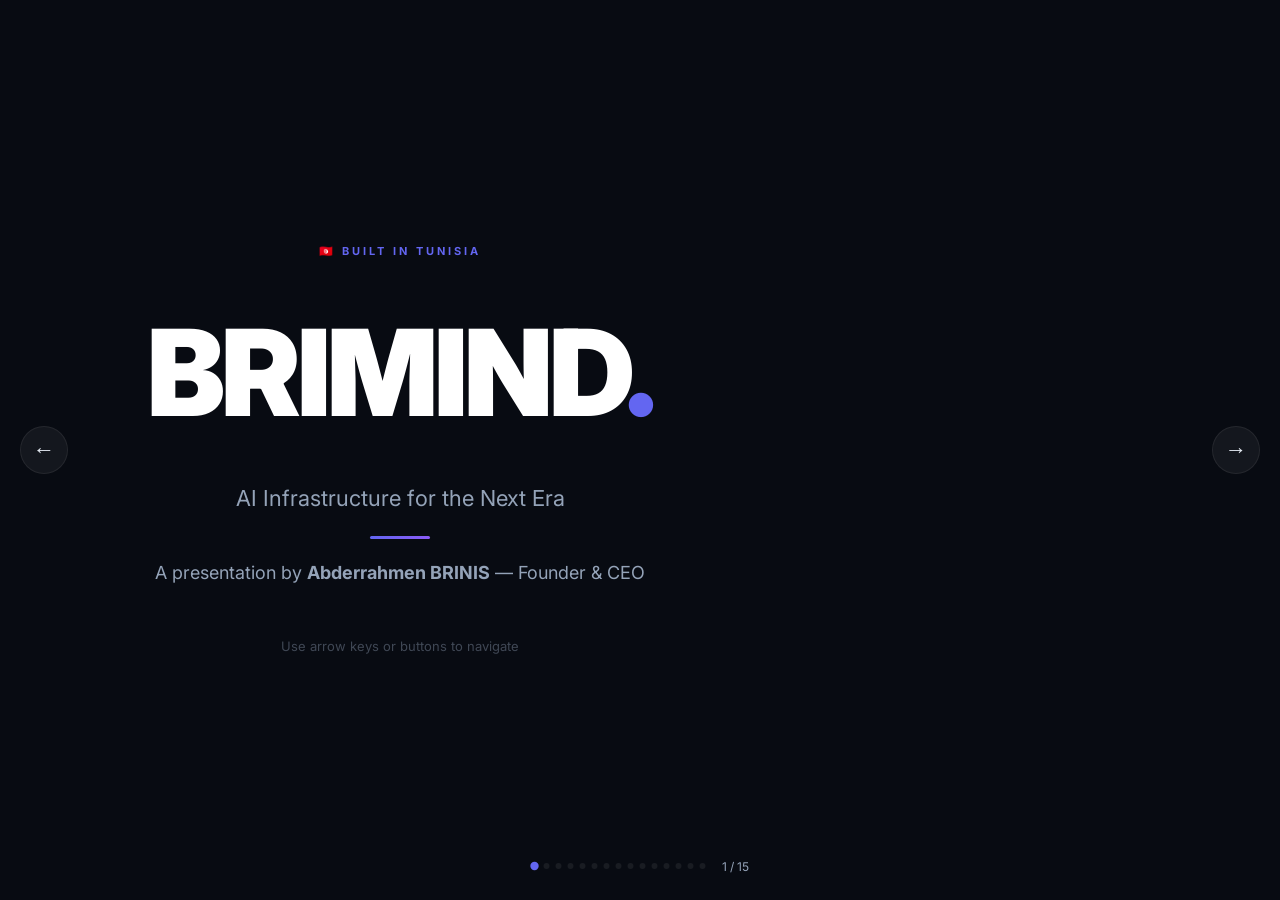
==== public/brimind/presentation.html @ f1bbabea "first" ====
<!-- public/brimind/presentation.html -->
<!DOCTYPE html>
<html lang="en">
<head>
  <meta charset="UTF-8" />
  <meta name="viewport" content="width=device-width, initial-scale=1.0" />
  <title>BRIMIND — Investor Presentation</title>
  <link rel="stylesheet" href="style.css" />
  <link href="https://fonts.googleapis.com/css2?family=Inter:wght@300;400;500;600;700;800;900&display=swap" rel="stylesheet" />
  <link rel="stylesheet" href="presentation-style.css" />
</head>
<body class="pres-body">

  <div class="pres-container">

    <!-- SLIDE 1: INTRO -->
    <div class="slide active" data-slide="1">
      <div class="slide-eyebrow">🇹🇳 Built in Tunisia</div>
      <h1 class="slide-hero">BRIMIND<span class="dot">.</span></h1>
      <p class="slide-tagline">AI Infrastructure for the Next Era</p>
      <div class="slide-divider"></div>
      <p class="slide-sub">A presentation by <strong>Abderrahmen BRINIS</strong> — Founder & CEO</p>
      <div class="slide-footer-note">Use arrow keys or buttons to navigate</div>
    </div>

    <!-- SLIDE 2: WHO AM I -->
    <div class="slide" data-slide="2">
      <div class="slide-eyebrow">THE FOUNDER</div>
      <h2 class="slide-title">Abderrahmen <span class="grad">BRINIS</span></h2>
      <div class="founder-pres-grid">
        <div class="fp-avatar">AB</div>
        <div class="fp-details">
          <div class="fp-row"><span class="fp-icon">🎓</span><span>Software Architect — ISSATso, Tunisia</span></div>
          <div class="fp-row"><span class="fp-icon">⚙️</span><span><strong>9 years</strong> full-stack engineering experience</span></div>
          <div class="fp-row"><span class="fp-icon">🌍</span><span>3 years working from Istanbul — international exposure</span></div>
          <div class="fp-row"><span class="fp-icon">🧠</span><span>Expert in AI, Web3, Blockchain, Fintech, SaaS, Trading Systems</span></div>
          <div class="fp-row"><span class="fp-icon">🏗️</span><span>Built 10+ production systems — solo, by design</span></div>
          <div class="fp-row"><span class="fp-icon">🎮</span><span>Academic partner: ISG Tunis, ISSATso, ISLAIB — Global Game Jam Sousse</span></div>
          <div class="fp-row"><span class="fp-icon">📍</span><span>Based in Tazarka, Nabeul — operating globally</span></div>
        </div>
      </div>
      <div class="slide-quote">"I don't hire to build. I build to validate. Then hire when revenue demands it."</div>
    </div>

    <!-- SLIDE 3: STORY TITLE -->
    <div class="slide" data-slide="3">
      <h1 style="font-size: clamp(120px, 20vw, 220px); font-weight: 900; letter-spacing: -8px; background: linear-gradient(135deg, #6366f1, #8b5cf6, #ec4899); -webkit-background-clip: text; -webkit-text-fill-color: transparent; background-clip: text; line-height: 1;">STORY</h1>
    </div>

    <!-- SLIDE 4: THE STORY DETAIL -->
    <div class="slide" data-slide="4">
      <div class="slide-eyebrow">THE STORY</div>
      <h2 class="slide-title">I Saw the Problem <span class="grad">Before the Market Did</span></h2>
      <div class="story-timeline">
        <div class="st-item">
          <div class="st-dot early"></div>
          <div class="st-content">
            <div class="st-label">1.5 Years Ago</div>
            <div class="st-text">While using AI daily as an engineer, I noticed something others ignored: <strong>every new session resets context.</strong> Every token re-explaining the same project. Cost exploding. Progress shrinking. I called it the Token Waste Problem.</div>
          </div>
        </div>
        <div class="st-item">
          <div class="st-dot build"></div>
          <div class="st-content">
            <div class="st-label">The Decision</div>
            <div class="st-text">Instead of complaining or switching tools, I built the solution: <strong>Brimind AI Maestro</strong> — a middleware layer that keeps context alive, switches models freely, and makes AI work like it should have from day one.</div>
          </div>
        </div>
        <div class="st-item">
          <div class="st-dot validate"></div>
          <div class="st-content">
            <div class="st-label">The Validation</div>
            <div class="st-text">FM radios in Tunisia started running programs about the exact same AI pain points. The world caught up. <strong>We were already 1.5 years ahead.</strong> The anomaly became the market.</div>
          </div>
        </div>
        <div class="st-item">
          <div class="st-dot now"></div>
          <div class="st-content">
            <div class="st-label">Today — May 2026</div>
            <div class="st-text">The tech is done. Production-ready. 1,450+ users. Multiple live products. <strong>Now it's business development time.</strong> Leads, networking, partnerships — non-stop.</div>
          </div>
        </div>
      </div>
    </div>

    <!-- SLIDE 5: THE PROBLEM -->
    <div class="slide" data-slide="5">
      <div class="slide-eyebrow">THE PROBLEM</div>
      <h2 class="slide-title">The AI Era Has a <span class="grad">Dirty Secret</span></h2>
      <div class="prob-grid">
        <div class="prob-card">
          <div class="prob-icon">🔥</div>
          <h3>Token Burn</h3>
          <p>Every AI session resets. You re-explain everything. Tokens burn. Costs explode silently per message, per user, per day.</p>
        </div>
        <div class="prob-card">
          <div class="prob-icon">🔒</div>
          <h3>Context Lock-in</h3>
          <p>Switch model or account — lose all project context. Start from zero. Every. Single. Time.</p>
        </div>
        <div class="prob-card">
          <div class="prob-icon">💸</div>
          <h3>$20 × N Services</h3>
          <p>ChatGPT $20. Cursor $20. Copilot $19. Claude $20. Each tool. Each seat. Each month. Stacking forever with no shared intelligence.</p>
        </div>
      </div>
      <div class="prob-highlight">
        <span>The gap between smart usage and default usage:</span>
        <strong>10x to 100x in token consumption</strong>
      </div>
    </div>

    <!-- SLIDE 6: REAL COST PROOF -->
    <div class="slide" data-slide="6">
      <div class="slide-eyebrow">PROOF — REAL DATA</div>
      <h2 class="slide-title">This Presentation Cost <span class="grad">$0.147</span> — First Message Only</h2>
      <div class="cost-demo-table">
        <div class="cdt-row cdt-head"><span>Model</span><span>Input</span><span>Output</span><span>Cost</span></div>
        <div class="cdt-row"><span>Claude Sonnet 4.6</span><span>3,869 tok</span><span>8,806 tok</span><span class="cdt-red">$0.147</span></div>
        <div class="cdt-row"><span>GPT-5.5</span><span>1,196 tok</span><span>135 tok</span><span>$0.010</span></div>
        <div class="cdt-row"><span>Llama 4 Scout (Groq)</span><span>1,611 tok</span><span>79 tok</span><span class="cdt-green">$0.0002</span></div>
      </div>
      <div class="cost-snowball">
        <span class="csb-icon">⚠️</span>
        <div>
          <strong>That was message #1.</strong> It's a snowball — context grows, cost per message grows.
          At 10 messages: <strong>~$1/message average</strong> with Claude or GPT-5 class models.
          Per session. Per user. Multiplied by your team size. Every day.
          <br/><br/>This is the problem. BRIMIND is the answer.
        </div>
      </div>
    </div>

    <!-- SLIDE 7: THE SOLUTION -->
    <div class="slide" data-slide="7">
      <div class="slide-eyebrow">THE SOLUTION</div>
      <h2 class="slide-title">Brimind AI <span class="grad">Maestro</span></h2>
      <p class="slide-sub-sm">A middleware AI platform. Context persists. Models switch freely. Teams share intelligence.</p>
      <div class="sol-grid">
        <div class="sol-item"><div class="sol-dot"></div><div><strong>Persistent Project Context</strong><p>Load your codebase or business context once. Reuse across every session, every model, every team member.</p></div></div>
        <div class="sol-item"><div class="sol-dot"></div><div><strong>Any Model — Your Choice</strong><p>Switch between GPT, Claude, Llama, or local models without losing a single token of context.</p></div></div>
        <div class="sol-item"><div class="sol-dot"></div><div><strong>Vibe Coding Engine</strong><p>AI-powered building for non-coders. Managers, designers, entrepreneurs — build real products in 2 clicks.</p></div></div>
        <div class="sol-item"><div class="sol-dot"></div><div><strong>15x Speed. Irresistible Quality.</strong><p>What takes a classic agency 3 weeks, we deliver in 2–3 days. Same price. Better output. Not a fair race.</p></div></div>
      </div>
      <div class="sol-stat-row">
        <div class="sol-stat"><span>↓ 94%</span><small>Tokens saved</small></div>
        <div class="sol-stat"><span>15x</span><small>Speed vs classic agency</small></div>
        <div class="sol-stat"><span>$0</span><small>Internal API cost (Maestro)</small></div>
        <div class="sol-stat"><span>1,450+</span><small>Active users</small></div>
      </div>
    </div>

    <!-- SLIDE 8: COMPETITORS -->
    <div class="slide" data-slide="8">
      <div class="slide-eyebrow">MARKET CONTEXT</div>
      <h2 class="slide-title">The Giants Prove the Market. <span class="grad">We Fill the Gap.</span></h2>
      <div class="comp-table">
        <div class="comp-row comp-head"><span>Tool</span><span>Revenue 2026</span><span>Their Limit</span></div>
        <div class="comp-row"><span>ChatGPT</span><span class="comp-rev">$20B ARR</span><span class="comp-limit">Context resets every session</span></div>
        <div class="comp-row"><span>GitHub Copilot</span><span class="comp-rev">$7B market</span><span class="comp-limit">Reads 1 open file only. Devs only.</span></div>
        <div class="comp-row"><span>Cursor AI</span><span class="comp-rev">$2B ARR</span><span class="comp-limit">Techniciens only. No shared context.</span></div>
        <div class="comp-row"><span>Claude Code</span><span class="comp-rev">$2.5B ARR</span><span class="comp-limit">Terminal only. Experts only.</span></div>
        <div class="comp-row comp-ours"><span>🇹🇳 BRIMIND</span><span class="comp-rev cdt-green">Early stage</span><span class="comp-limit" style="color:var(--green)">Persistent context · All models · Non-coders · PME pricing</span></div>
      </div>
      <div class="comp-note">None of them target non-technical users. None solve persistent context at middleware level. None are built for SME budgets. That's our gap.</div>
    </div>

    <!-- SLIDE 9: INCOME STREAMS -->
    <div class="slide" data-slide="9">
      <div class="slide-eyebrow">BUSINESS MODEL</div>
      <h2 class="slide-title">4 Income Streams. <span class="grad">2 Active Now.</span></h2>
      <div class="streams-grid">
        <div class="sg-item active">
          <div class="sg-num">L3</div>
          <div class="sg-badge active-badge">Active Now</div>
          <h4>Legacy Web B2B</h4>
          <p>AI-accelerated web delivery for SMEs. 15x faster. Irresistible quality. Europe + MENA.</p>
          <div class="sg-margin">~95% margin per project</div>
        </div>
        <div class="sg-item active">
          <div class="sg-num">L2</div>
          <div class="sg-badge active-badge">Active Now</div>
          <h4>AI Platform + Vibe Coding</h4>
          <p>ai.brimind.pro — 20+ models + Vibe Coding for managers. Recurring. Like internet.</p>
          <div class="sg-margin">~93–97% margin per subscriber</div>
        </div>
        <div class="sg-item future">
          <div class="sg-num">L1</div>
          <div class="sg-badge future-badge">Year 2–3</div>
          <h4>AI Maestro for Organisations</h4>
          <p>SaaS licence per worker. Market not fully mature yet — but the pain is growing fast.</p>
          <div class="sg-margin">High LTV · B2B recurring</div>
        </div>
        <div class="sg-item future">
          <div class="sg-num">L4</div>
          <div class="sg-badge future-badge">Parallel</div>
          <h4>Digital Goods & Plugins</h4>
          <p>Unity Asset Store, templates, marketplace packages. Passive income, sold once, distributed forever.</p>
          <div class="sg-margin">100% passive after publish</div>
        </div>
      </div>
    </div>

    <!-- SLIDE 10: UNIT ECONOMICS -->
    <div class="slide" data-slide="10">
      <div class="slide-eyebrow">UNIT ECONOMICS</div>
      <h2 class="slide-title">What <span class="grad">$1 Invested</span> Returns</h2>
      <div class="ue-table">
        <div class="ue-row ue-head"><span>Action</span><span>We Invest</span><span>We Receive</span><span>Net Profit</span></div>
        <div class="ue-row"><span>1 B2B lead — Europe</span><span class="cdt-red">$30–80</span><span>$800–1,500</span><span class="cdt-green">~$700–1,400</span></div>
        <div class="ue-row"><span>1 SaaS subscriber (Plus)</span><span class="cdt-red">$1–2/mo</span><span>$15/mo recurring</span><span class="cdt-green">$13/mo forever</span></div>
        <div class="ue-row"><span>1 SaaS subscriber (Max)</span><span class="cdt-red">$2–3/mo</span><span>$60/mo recurring</span><span class="cdt-green">$57/mo forever</span></div>
        <div class="ue-row"><span>Token margin model</span><span class="cdt-red">$0 (Maestro internal)</span><span>User pays × 2x consumption</span><span class="cdt-green">100% on token delta</span></div>
        <div class="ue-row"><span>1 free user (SEO/referral)</span><span class="cdt-red">$0</span><span>3% convert to paid</span><span class="cdt-green">Compounding asset</span></div>
      </div>
      <div class="ue-note">Fixed infra: ~$50/mo regardless of user count. The only real variable cost is acquiring the first subscriber. After that — pure recurring profit.</div>
    </div>

    <!-- SLIDE 11: PASSIVE SYSTEMS -->
    <div class="slide" data-slide="11">
      <div class="slide-eyebrow">PASSIVE SYSTEMS</div>
      <h2 class="slide-title">Systems Built Once. <span class="grad">Fruits Forever.</span></h2>
      <div class="passive-grid">
        <div class="pg-item"><span class="pg-icon">🔍</span><div><strong>SEO Blog</strong><p>Auto-publishes every 12h. FR/AR/ES/EN. Ranks on Google. Brings free users while we sleep.</p></div></div>
        <div class="pg-item"><span class="pg-icon">👥</span><div><strong>Referral Program</strong><p>Existing users bring new users. ~$3–5 acquisition cost vs $15–60 recurring revenue.</p></div></div>
        <div class="pg-item"><span class="pg-icon">🎓</span><div><strong>Academic Partners</strong><p>ISG Tunis, ISSATso, ISLAIB. Students become users. Users become clients.</p></div></div>
        <div class="pg-item"><span class="pg-icon">📲</span><div><strong>Auto Social Sharing</strong><p>Every blog post auto-shares to Facebook, LinkedIn. Reach without ad spend.</p></div></div>
        <div class="pg-item"><span class="pg-icon">📧</span><div><strong>Cold Email Machine</strong><p>In-house built tool. Targets EU SMEs. 2–5% reply rate. Zero cost per send.</p></div></div>
        <div class="pg-item"><span class="pg-icon">🌱</span><div><strong>The Philosophy</strong><p>Yesterday is invested in long-term. Every system we build today produces passive fruits tomorrow.</p></div></div>
      </div>
    </div>

    <!-- SLIDE 12: WHERE WE ARE NOW -->
    <div class="slide" data-slide="12">
      <div class="slide-eyebrow">STATUS — MAY 2026</div>
      <h2 class="slide-title">Tech is Done. <span class="grad">Now We Scale.</span></h2>
      <div class="status-split">
        <div class="ss-col">
          <div class="ss-label">✅ What's Live</div>
          <div class="ss-item">ai.brimind.pro — 1,450+ users</div>
          <div class="ss-item">Vibe Coding — production ready</div>
          <div class="ss-item">BRIMIND Services — services.brimind.pro</div>
          <div class="ss-item">Payment gateway — pay.brimind.pro</div>
          <div class="ss-item">Blog engine — auto-publishing</div>
          <div class="ss-item">TazMall — tazmall.shop</div>
          <div class="ss-item">Cold email + CRM (Streak)</div>
          <div class="ss-item">Google Ads — Performance Max</div>
        </div>
        <div class="ss-col">
          <div class="ss-label">📣 Focus This Week</div>
          <div class="ss-item focus">Leads — non-stop</div>
          <div class="ss-item focus">Networking — every channel</div>
          <div class="ss-item focus">Partnerships — EU + MENA</div>
          <div class="ss-item focus">Business dev over tech dev</div>
          <div class="ss-divider"></div>
          <div class="ss-label">⚙️ The Rule</div>
          <div class="ss-item">Client arrives → we build</div>
          <div class="ss-item">Growth demands it → we hire</div>
          <div class="ss-item">No aggressive blind spending</div>
          <div class="ss-item">Revenue justifies every hire</div>
        </div>
      </div>
    </div>

    <!-- SLIDE 13: INVESTMENT -->
    <div class="slide" data-slide="13">
      <div class="slide-eyebrow">INVESTMENT</div>
      <h2 class="slide-title">Where <span class="grad">First Funds Go</span></h2>
      <p class="slide-sub-sm">No bleeding. No bloated team. Surgical allocation.</p>
      <div class="inv-list">
        <div class="inv-item"><span class="inv-icon">🖥️</span><div><strong>Dedicated VPS Server</strong><p>Vibe Coding needs isolated public environment. Forked Maestro. Secure. Scalable.</p></div></div>
        <div class="inv-item"><span class="inv-icon">🤖</span><div><strong>Local AI Model Machine</strong><p>Run local models. Zero API fees internally. Full control. Zero latency.</p></div></div>
        <div class="inv-item"><span class="inv-icon">📣</span><div><strong>Marketing & Legal</strong><p>5 parallel targeted ads. Legal setup. The bottleneck is not the tech — it's distribution.</p></div></div>
      </div>
      <div class="inv-burn">Current monthly burn: <strong>~$50/mo</strong> · One B2B project covers <strong>2 years</strong> of burn rate</div>
    </div>

    <!-- SLIDE 14: FEELING SLIDE -->
    <div class="slide" data-slide="14">
      <div class="slide-eyebrow">THE MOMENT</div>
      <h2 class="slide-title">When I Told People About <span class="grad">My Idea</span></h2>
      <div class="feeling-block">
        <div class="fb-video">
          <iframe
            width="560" height="315"
            src="https://www.youtube.com/embed/DVryY-MqMSM?start=1560"
            title="The Founder Feeling"
            frameborder="0"
            allow="accelerometer; autoplay; clipboard-write; encrypted-media; gyroscope; picture-in-picture"
            allowfullscreen>
          </iframe>
        </div>
        <div class="fb-text">
          <p>Watch from <strong>26:00</strong>. That's the exact feeling.</p>
          <p>You see the problem clearly. You explain it. People nod politely. Then go back to what they were doing.</p>
          <p>Not because the idea was wrong — <strong>because the market wasn't ready yet.</strong></p>
          <p>It is now.</p>
        </div>
      </div>
    </div>

    <!-- SLIDE 15: CLOSING -->
    <div class="slide" data-slide="15">
      <div class="slide-eyebrow">THE VISION</div>
      <h2 class="slide-title">Tomorrow Is Always <span class="grad">Better.</span></h2>
      <p class="slide-sub">Because yesterday was invested in the long term.</p>
      <div class="closing-grid">
        <div class="cg-item"><span>🔨</span><p>Tech is done</p></div>
        <div class="cg-item"><span>📣</span><p>BD is now</p></div>
        <div class="cg-item"><span>🌱</span><p>Systems compound</p></div>
        <div class="cg-item"><span>♾️</span><p>Tomorrow is better</p></div>
      </div>
      <div class="closing-links">
        <a href="https://ai.brimind.pro" target="_blank">ai.brimind.pro</a>
        <a href="https://services.brimind.pro" target="_blank">services.brimind.pro</a>
        <a href="https://brimind.pro" target="_blank">brimind.pro</a>
      </div>
      <div class="closing-contact">Abderrahmen BRINIS · Tazarka, Tunisia · BRIMIND AI SUARL</div>
      <a href="index.html" class="back-link">← Back to Full Deck</a>
    </div>

  </div>

  <!-- NAVIGATION -->
  <button class="pres-nav prev" id="prevBtn">&#8592;</button>
  <button class="pres-nav next" id="nextBtn">&#8594;</button>
  <div class="pres-progress">
    <div class="pp-dots" id="ppDots"></div>
    <div class="pp-counter" id="ppCounter">1 / 15</div>
  </div>

  <script src="presentation.js"></script>
</body>
</html>
---- public/brimind/style.css ----
/* public/brimind/style.css */
*, *::before, *::after { box-sizing: border-box; margin: 0; padding: 0; }

:root {
  --bg: #080b12;
  --bg2: #0d1120;
  --bg3: #111827;
  --accent: #6366f1;
  --accent2: #8b5cf6;
  --green: #10b981;
  --text: #e2e8f0;
  --muted: #94a3b8;
  --border: rgba(255,255,255,0.07);
  --card: rgba(255,255,255,0.03);
  --radius: 16px;
}

html { scroll-behavior: smooth; }
body { font-family: 'Inter', sans-serif; background: var(--bg); color: var(--text); line-height: 1.6; overflow-x: hidden; }

.container { max-width: 1100px; margin: 0 auto; padding: 0 24px; }

/* NAV */
.nav { position: fixed; top: 0; left: 0; right: 0; z-index: 100; padding: 18px 0; background: rgba(8,11,18,0.85); backdrop-filter: blur(20px); border-bottom: 1px solid var(--border); }
.nav-inner { max-width: 1100px; margin: 0 auto; padding: 0 24px; display: flex; align-items: center; justify-content: space-between; }
.logo { font-size: 22px; font-weight: 900; letter-spacing: -1px; color: #fff; }
.dot { color: var(--accent); }
.nav-links { display: flex; align-items: center; gap: 28px; }
.nav-links a { color: var(--muted); text-decoration: none; font-size: 14px; font-weight: 500; transition: color 0.2s; }
.nav-links a:hover { color: #fff; }
.btn-nav { background: var(--accent); color: #fff !important; padding: 8px 18px; border-radius: 8px; font-weight: 600 !important; transition: opacity 0.2s !important; }
.btn-nav:hover { opacity: 0.85; }

/* HERO */
.hero { position: relative; padding: 160px 0 100px; overflow: hidden; }
.hero-bg { position: absolute; inset: 0; background: radial-gradient(ellipse 80% 60% at 50% 0%, rgba(99,102,241,0.15) 0%, transparent 70%); pointer-events: none; }
.badge { display: inline-block; background: rgba(99,102,241,0.12); border: 1px solid rgba(99,102,241,0.3); color: var(--accent); font-size: 13px; font-weight: 600; padding: 6px 16px; border-radius: 100px; margin-bottom: 28px; }
.hero-title { font-size: clamp(36px, 6vw, 68px); font-weight: 900; line-height: 1.1; letter-spacing: -2px; margin-bottom: 24px; }
.grad { background: linear-gradient(135deg, var(--accent), var(--accent2), #ec4899); -webkit-background-clip: text; -webkit-text-fill-color: transparent; background-clip: text; }
.hero-sub { font-size: 18px; color: var(--muted); max-width: 620px; margin-bottom: 40px; line-height: 1.7; }
.hero-sub strong { color: var(--text); }
.hero-cta { display: flex; gap: 16px; flex-wrap: wrap; margin-bottom: 64px; }
.btn-primary { background: linear-gradient(135deg, var(--accent), var(--accent2)); color: #fff; padding: 14px 28px; border-radius: 10px; text-decoration: none; font-weight: 700; font-size: 15px; transition: transform 0.2s, box-shadow 0.2s; box-shadow: 0 0 30px rgba(99,102,241,0.3); }
.btn-primary:hover { transform: translateY(-2px); box-shadow: 0 0 40px rgba(99,102,241,0.5); }
.btn-ghost { background: transparent; border: 1px solid var(--border); color: var(--text); padding: 14px 28px; border-radius: 10px; text-decoration: none; font-weight: 600; font-size: 15px; transition: border-color 0.2s, background 0.2s; }
.btn-ghost:hover { border-color: var(--accent); background: rgba(99,102,241,0.05); }
.hero-stats { display: grid; grid-template-columns: repeat(4, 1fr); gap: 24px; }
.stat { background: var(--card); border: 1px solid var(--border); border-radius: 12px; padding: 20px; }
.stat-num { display: block; font-size: 28px; font-weight: 900; color: #fff; margin-bottom: 4px; }
.stat-label { font-size: 12px; color: var(--muted); }

/* SECTIONS */
.section { padding: 100px 0; }
.dark-section { background: var(--bg2); }
.section-tag { font-size: 11px; font-weight: 700; letter-spacing: 3px; color: var(--accent); text-transform: uppercase; margin-bottom: 16px; }
.section h2 { font-size: clamp(28px, 4vw, 48px); font-weight: 900; letter-spacing: -1.5px; margin-bottom: 16px; line-height: 1.15; }
.section-sub { font-size: 17px; color: var(--muted); max-width: 580px; margin-bottom: 56px; }

/* CARDS */
.cards { display: grid; grid-template-columns: repeat(3, 1fr); gap: 20px; margin-bottom: 40px; }
.card { background: var(--card); border: 1px solid var(--border); border-radius: var(--radius); padding: 32px; transition: border-color 0.2s, transform 0.2s; }
.card:hover { border-color: rgba(99,102,241,0.3); transform: translateY(-4px); }
.card-icon { font-size: 32px; margin-bottom: 16px; }
.card h3 { font-size: 18px; font-weight: 700; margin-bottom: 10px; }
.card p { color: var(--muted); font-size: 14px; line-height: 1.7; }
.problem-highlight { background: linear-gradient(135deg, rgba(99,102,241,0.1), rgba(139,92,246,0.1)); border: 1px solid rgba(99,102,241,0.25); border-radius: 12px; padding: 24px 32px; display: flex; align-items: center; justify-content: space-between; flex-wrap: wrap; gap: 12px; }
.ph-label { color: var(--muted); font-size: 14px; }
.ph-value { font-size: 22px; font-weight: 800; background: linear-gradient(135deg, var(--accent), var(--accent2)); -webkit-background-clip: text; -webkit-text-fill-color: transparent; background-clip: text; }

/* MAESTRO */
.maestro-grid { display: grid; grid-template-columns: 1fr 1fr; gap: 60px; align-items: start; }
.feature { display: flex; gap: 16px; margin-bottom: 32px; }
.feat-dot { width: 8px; height: 8px; background: var(--accent); border-radius: 50%; margin-top: 8px; flex-shrink: 0; box-shadow: 0 0 12px var(--accent); }
.feature h4 { font-size: 16px; font-weight: 700; margin-bottom: 6px; }
.feature p { color: var(--muted); font-size: 14px; line-height: 1.7; }
.product-card { background: var(--bg3); border: 1px solid var(--border); border-radius: 20px; overflow: hidden; box-shadow: 0 20px 60px rgba(0,0,0,0.4); }
.pc-header { background: linear-gradient(135deg, var(--accent), var(--accent2)); padding: 16px 24px; font-weight: 700; font-size: 14px; }
.pc-body { padding: 24px; }
.pc-row { display: flex; justify-content: space-between; align-items: center; padding: 10px 0; border-bottom: 1px solid var(--border); font-size: 14px; }
.pc-key { color: var(--muted); }
.pc-val { font-weight: 600; }
.pc-val.active { color: var(--accent); }
.pc-val.green { color: var(--green); }
.pc-divider { height: 1px; background: var(--border); margin: 16px 0; }
.pc-msg { font-size: 13px; color: var(--muted); font-style: italic; margin-bottom: 8px; line-height: 1.6; }
.pc-author { font-size: 12px; color: var(--accent); font-weight: 600; }

/* ARCH */
.arch-grid { display: grid; grid-template-columns: repeat(2, 1fr); gap: 20px; }
.arch-item { background: var(--card); border: 1px solid var(--border); border-radius: var(--radius); padding: 28px; transition: border-color 0.2s; }
.arch-item:hover { border-color: rgba(99,102,241,0.3); }
.arch-item-wide { grid-column: 1 / -1; }
.arch-num { font-size: 40px; font-weight: 900; color: rgba(99,102,241,0.2); margin-bottom: 12px; line-height: 1; }
.arch-item h4 { font-size: 17px; font-weight: 700; margin-bottom: 8px; }
.arch-item p { color: var(--muted); font-size: 14px; line-height: 1.7; margin-bottom: 16px; }
.arch-tag { display: inline-block; font-size: 11px; font-weight: 700; letter-spacing: 1px; text-transform: uppercase; background: rgba(99,102,241,0.12); color: var(--accent); padding: 4px 12px; border-radius: 100px; }
.niche-grid { display: flex; flex-wrap: wrap; gap: 10px; margin-bottom: 16px; }
.niche { background: var(--bg3); border: 1px solid var(--border); padding: 8px 16px; border-radius: 8px; font-size: 13px; font-weight: 500; }

/* TRACTION */
.traction-grid { display: grid; grid-template-columns: repeat(2, 1fr); gap: 24px; }
.traction-item { background: var(--card); border: 1px solid var(--border); border-radius: var(--radius); padding: 28px; display: flex; gap: 16px; align-items: flex-start; }
.ti-icon { font-size: 28px; flex-shrink: 0; }
.traction-item p { color: var(--muted); font-size: 14px; line-height: 1.7; }
.traction-item strong { color: var(--text); }

/* INVEST */
.invest-list { display: flex; flex-direction: column; gap: 20px; margin-bottom: 56px; }
.invest-item { background: var(--card); border: 1px solid var(--border); border-radius: var(--radius); padding: 28px; display: flex; gap: 20px; align-items: flex-start; }
.ii-icon { font-size: 32px; flex-shrink: 0; }
.invest-item h4 { font-size: 17px; font-weight: 700; margin-bottom: 8px; }
.invest-item p { color: var(--muted); font-size: 14px; line-height: 1.7; }
.founder-block { background: linear-gradient(135deg, rgba(99,102,241,0.08), rgba(139,92,246,0.08)); border: 1px solid rgba(99,102,241,0.2); border-radius: 20px; padding: 36px; display: flex; gap: 24px; align-items: center; }
.founder-avatar { width: 64px; height: 64px; background: linear-gradient(135deg, var(--accent), var(--accent2)); border-radius: 50%; display: flex; align-items: center; justify-content: center; font-size: 20px; font-weight: 900; flex-shrink: 0; }
.founder-name { font-size: 18px; font-weight: 800; margin-bottom: 4px; }
.founder-title { font-size: 13px; color: var(--accent); font-weight: 600; margin-bottom: 10px; }
.founder-bio { font-size: 14px; color: var(--muted); line-height: 1.7; }

/* PRICING COMPARE */
.pricing-compare { margin-top: 32px; margin-bottom: 24px; }
.pc2-header { margin-bottom: 20px; }
.pc2-grid { display: grid; grid-template-columns: repeat(4, 1fr) 1.3fr; gap: 14px; align-items: stretch; }
.pc2-item { background: var(--card); border: 1px solid var(--border); border-radius: 14px; padding: 20px 16px; display: flex; flex-direction: column; gap: 8px; }
.pc2-item.competitor { opacity: 0.75; }
.pc2-item.ours { background: linear-gradient(135deg, rgba(99,102,241,0.12), rgba(139,92,246,0.12)); border: 1px solid rgba(99,102,241,0.4); opacity: 1; }
.pc2-badge { font-size: 11px; font-weight: 700; color: var(--accent); letter-spacing: 1px; text-transform: uppercase; }
.pc2-name { font-size: 15px; font-weight: 700; color: var(--text); }
.pc2-price { font-size: 26px; font-weight: 900; color: #f87171; }
.pc2-item.ours .pc2-price { color: var(--green); }
.pc2-price span { font-size: 13px; font-weight: 400; color: var(--muted); }
.pc2-features { font-size: 12px; color: var(--muted); line-height: 1.6; }
.pc2-plans { display: flex; flex-direction: column; gap: 2px; font-size: 12px; color: var(--muted); }
.pc2-plans strong { color: var(--green); }
@media (max-width: 768px) { .pc2-grid { grid-template-columns: 1fr 1fr; } }

/* COST EXAMPLE */
.cost-example { margin-top: 32px; background: rgba(239,68,68,0.05); border: 1px solid rgba(239,68,68,0.2); border-radius: var(--radius); padding: 28px; }
.cost-example-header { display: flex; align-items: center; justify-content: space-between; flex-wrap: wrap; gap: 8px; margin-bottom: 20px; }
.cost-badge { font-size: 14px; font-weight: 700; color: #f87171; }
.cost-note { font-size: 12px; color: var(--muted); font-style: italic; }
.cost-table { border: 1px solid var(--border); border-radius: 10px; overflow: hidden; margin-bottom: 20px; }
.ct-row { display: grid; grid-template-columns: 2fr 1fr 1fr 1fr; padding: 10px 16px; font-size: 13px; gap: 8px; }
.ct-head { background: var(--bg3); color: var(--muted); font-weight: 700; font-size: 11px; letter-spacing: 1px; text-transform: uppercase; }
.ct-row:not(.ct-head) { border-top: 1px solid var(--border); color: var(--text); }
.ct-row:not(.ct-head):hover { background: var(--card); }
.ct-cost { font-weight: 700; color: var(--muted); }
.ct-cost.highlight { color: #f87171; font-size: 15px; }
.cost-warning { display: flex; gap: 14px; align-items: flex-start; background: rgba(239,68,68,0.08); border: 1px solid rgba(239,68,68,0.15); border-radius: 10px; padding: 16px 20px; font-size: 14px; color: var(--muted); line-height: 1.7; }
.cw-icon { font-size: 22px; flex-shrink: 0; margin-top: 2px; }
.cost-warning strong { color: #fca5a5; }

/* STREAM TABLES */
.stream-block { margin-bottom: 40px; border: 1px solid var(--border); border-radius: var(--radius); overflow: hidden; }
.stream-block.consolidated { border-color: rgba(99,102,241,0.3); }
.stream-header { background: var(--bg3); padding: 16px 24px; display: flex; align-items: center; flex-wrap: wrap; gap: 12px; }
.stream-num { font-size: 11px; font-weight: 800; letter-spacing: 2px; color: var(--accent); text-transform: uppercase; background: rgba(99,102,241,0.12); padding: 4px 10px; border-radius: 100px; }
.stream-title { font-size: 15px; font-weight: 700; color: var(--text); }
.stream-tag { font-size: 12px; color: var(--muted); margin-left: auto; }
.rev-table { width: 100%; }
.rt-row { display: grid; grid-template-columns: 2fr 1.2fr 1.2fr 1.2fr; padding: 12px 24px; font-size: 13px; gap: 8px; align-items: center; border-top: 1px solid var(--border); }
.rt-row.rt-head { background: rgba(255,255,255,0.02); color: var(--muted); font-size: 11px; font-weight: 700; letter-spacing: 1px; text-transform: uppercase; }
.rt-row:not(.rt-head):hover { background: var(--card); }
.rt-cost { color: #f87171; font-weight: 600; }
.rt-profit { color: var(--green); font-weight: 700; }
.rt-neutral { color: var(--muted); font-weight: 600; }
.stream-note { padding: 12px 24px; font-size: 13px; color: var(--muted); background: rgba(99,102,241,0.04); border-top: 1px solid var(--border); font-style: italic; }
@media (max-width: 768px) { .rt-row { grid-template-columns: 1fr 1fr; } .rt-row.rt-head span:nth-child(3), .rt-row:not(.rt-head) span:nth-child(3) { display: none; } }

/* UNIFIED EXPLAIN */
.unified-explain { display: grid; grid-template-columns: repeat(3,1fr); gap: 16px; padding: 20px 24px; border-bottom: 1px solid var(--border); }
.ue-item { display: flex; gap: 12px; align-items: flex-start; }
.ue-icon { font-size: 24px; flex-shrink: 0; margin-top: 2px; }
.ue-item strong { display: block; font-size: 14px; font-weight: 700; color: var(--text); margin-bottom: 4px; }
.ue-item p { font-size: 13px; color: var(--muted); line-height: 1.6; }
@media (max-width: 768px) { .unified-explain { grid-template-columns: 1fr; } }

/* FOUNDER MODE */
.founder-mode-block { background: linear-gradient(135deg, rgba(99,102,241,0.08), rgba(16,185,129,0.08)); border: 1px solid rgba(99,102,241,0.25); border-radius: var(--radius); padding: 32px; display: flex; gap: 24px; align-items: flex-start; margin-top: 32px; }
.fm-icon { font-size: 36px; flex-shrink: 0; margin-top: 4px; }
.fm-title { font-size: 18px; font-weight: 800; color: var(--text); margin-bottom: 12px; }
.fm-text { font-size: 14px; color: var(--muted); line-height: 1.8; margin-bottom: 16px; }
.fm-text strong { color: var(--text); }
.fm-pillars { display: flex; flex-wrap: wrap; gap: 10px; }
.fm-pill { background: var(--bg3); border: 1px solid var(--border); padding: 6px 14px; border-radius: 100px; font-size: 12px; font-weight: 600; color: var(--accent); }
@media (max-width: 768px) { .founder-mode-block { flex-direction: column; } }

/* FOOTER */

/* PRESENTATION SLIDES */
.presentation { position: relative; height: 100vh; display: flex; align-items: center; justify-content: center; overflow: hidden; }
.slide { display: none; flex-direction: column; align-items: center; text-align: center; max-width: 800px; padding: 40px; }
.slide.active { display: flex; animation: fadeIn 0.5s ease forwards; }
.slide-title { font-size: clamp(32px,5vw,56px); font-weight: 900; margin-bottom: 20px; color: #fff; }
.slide-sub { font-size: 20px; color: var(--muted); margin-bottom: 30px; }
.slide-list { list-style: none; padding: 0; margin: 0; font-size: 18px; color: var(--muted); }
.slide-list li { margin-bottom: 12px; }
.slide-nav { position: absolute; top: 50%; transform: translateY(-50%); background: var(--bg2); border: none; color: var(--text); font-size: 28px; padding: 12px 18px; border-radius: 8px; cursor: pointer; opacity: 0.7; transition: opacity 0.2s; }
.slide-nav:hover { opacity: 1; }
.slide-nav.prev { left: 20px; }
.slide-nav.next { right: 20px; }
@keyframes fadeIn { from { opacity: 0; transform: translateY(20px); } to { opacity: 1; transform: translateY(0); } }

.footer { border-top: 1px solid var(--border); padding: 40px 0; }
.footer-inner { display: flex; align-items: center; justify-content: space-between; flex-wrap: wrap; gap: 16px; }
.footer-links { display: flex; gap: 24px; }
.footer-links a { color: var(--muted); text-decoration: none; font-size: 14px; transition: color 0.2s; }
.footer-links a:hover { color: var(--accent); }
.footer-copy { font-size: 13px; color: var(--muted); }

/* RESPONSIVE */
@media (max-width: 768px) {
  .hero-stats { grid-template-columns: repeat(2, 1fr); }
  .cards { grid-template-columns: 1fr; }
  .maestro-grid { grid-template-columns: 1fr; }
  .arch-grid { grid-template-columns: 1fr; }
  .arch-item-wide { grid-column: 1; }
  .traction-grid { grid-template-columns: 1fr; }
  .nav-links { display: none; }
  .footer-inner { flex-direction: column; text-align: center; }
  .founder-block { flex-direction: column; text-align: center; }
}

/* PRESENTATION SLIDES */
.presentation {
  position: relative;
  height: 100vh;
  overflow: hidden;
  display: flex;
  align-items: center;
  justify-content: center;
  background: var(--bg2);
}
.presentation .slide {
  display: none; /* JS toggles */
  flex-direction: column;
  align-items: center;
  justify-content: center;
  text-align: center;
  width: 100%;
  height: 100%;
  padding: 40px;
  color: var(--text);
}
.slide-title {
  font-size: clamp(32px, 6vw, 56px);
  font-weight: 900;
  margin-bottom: 24px;
  background: linear-gradient(135deg, var(--accent), var(--accent2));
  -webkit-background-clip: text;
  -webkit-text-fill-color: transparent;
  background-clip: text;
}
.slide-sub {
  font-size: 18px;
  max-width: 720px;
  margin-bottom: 20px;
  color: var(--muted);
}
.slide-list {
  list-style: none;
  padding: 0;
  font-size: 18px;
  color: var(--muted);
  text-align: left;
}
.slide-list li { margin-bottom: 12px; }

/* Navigation arrows for slides */
.nav-arrow {
  position: fixed;
  top: 50%;
  transform: translateY(-50%);
  background: rgba(0,0,0,0.4);
  border: none;
  color: #fff;
  font-size: 32px;
  padding: 12px 18px;
  cursor: pointer;
  border-radius: 8px;
  z-index: 10;
}
.nav-arrow.left { left: 20px; }
.nav-arrow.right { right: 20px; }
.nav-arrow:hover { background: rgba(0,0,0,0.6); }
---- public/brimind/presentation-style.css ----
/* public/brimind/presentation-style.css */
*, *::before, *::after { box-sizing: border-box; margin: 0; padding: 0; }

:root {
  --bg: #080b12;
  --bg2: #0d1120;
  --bg3: #111827;
  --accent: #6366f1;
  --accent2: #8b5cf6;
  --green: #10b981;
  --red: #f87171;
  --text: #e2e8f0;
  --muted: #94a3b8;
  --border: rgba(255,255,255,0.07);
  --card: rgba(255,255,255,0.03);
  --radius: 14px;
}

.pres-body {
  font-family: 'Inter', sans-serif;
  background: var(--bg);
  color: var(--text);
  height: 100vh;
  overflow: hidden;
  line-height: 1.6;
}

.grad {
  background: linear-gradient(135deg, var(--accent), var(--accent2), #ec4899);
  -webkit-background-clip: text;
  -webkit-text-fill-color: transparent;
  background-clip: text;
}

.dot { color: var(--accent); }

/* CONTAINER */
.pres-container {
  width: 100%;
  height: 100vh;
  position: relative;
}

/* SLIDES */
.slide {
  display: none;
  position: absolute;
  inset: 0;
  padding: 60px 120px;
  flex-direction: column;
  justify-content: center;
  align-items: center;
  text-align: center;
  overflow-y: auto;
  animation: slideIn 0.4s ease forwards;
}
.slide.active { display: flex; }

@keyframes slideIn {
  from { opacity: 0; transform: translateY(16px); }
  to   { opacity: 1; transform: translateY(0); }
}

/* SLIDE ELEMENTS */
.slide-eyebrow {
  font-size: 11px;
  font-weight: 700;
  letter-spacing: 3px;
  text-transform: uppercase;
  color: var(--accent);
  margin-bottom: 16px;
}

.slide-hero {
  font-size: clamp(72px, 12vw, 120px);
  font-weight: 900;
  letter-spacing: -4px;
  color: #fff;
  margin-bottom: 12px;
}

.slide-tagline {
  font-size: 22px;
  color: var(--muted);
  margin-bottom: 20px;
}

.slide-divider {
  width: 60px;
  height: 3px;
  background: linear-gradient(90deg, var(--accent), var(--accent2));
  border-radius: 2px;
  margin-bottom: 20px;
}

.slide-title {
  font-size: clamp(32px, 4.5vw, 58px);
  font-weight: 900;
  letter-spacing: -1.5px;
  margin-bottom: 24px;
  line-height: 1.1;
  width: 100%;
}

.slide-sub {
  font-size: 18px;
  color: var(--muted);
  max-width: 720px;
  margin-bottom: 32px;
}

.slide-sub-sm {
  font-size: 16px;
  color: var(--muted);
  max-width: 640px;
  margin-bottom: 28px;
}

.slide-footer-note {
  font-size: 13px;
  color: rgba(148,163,184,0.4);
  margin-top: 16px;
}

.slide-quote {
  margin-top: 24px;
  font-size: 16px;
  font-style: italic;
  color: var(--muted);
  border-left: 3px solid var(--accent);
  padding-left: 16px;
  max-width: 640px;
  text-align: left;
}

/* NAV BUTTONS */
.pres-nav {
  position: fixed;
  top: 50%;
  transform: translateY(-50%);
  background: rgba(255,255,255,0.05);
  border: 1px solid var(--border);
  color: var(--text);
  font-size: 22px;
  width: 48px;
  height: 48px;
  border-radius: 50%;
  cursor: pointer;
  display: flex;
  align-items: center;
  justify-content: center;
  transition: background 0.2s;
  z-index: 100;
}
.pres-nav:hover { background: rgba(99,102,241,0.2); }
.pres-nav.prev { left: 20px; }
.pres-nav.next { right: 20px; }

/* PROGRESS */
.pres-progress {
  position: fixed;
  bottom: 24px;
  left: 50%;
  transform: translateX(-50%);
  display: flex;
  align-items: center;
  gap: 16px;
  z-index: 100;
}
.pp-dots { display: flex; gap: 6px; }
.pp-dot {
  width: 6px; height: 6px;
  border-radius: 50%;
  background: var(--border);
  transition: background 0.2s, transform 0.2s;
  cursor: pointer;
}
.pp-dot.active {
  background: var(--accent);
  transform: scale(1.4);
}
.pp-counter { font-size: 12px; color: var(--muted); }

/* SLIDE 2 — FOUNDER */
.founder-pres-grid {
  display: flex;
  gap: 32px;
  align-items: flex-start;
  margin-bottom: 16px;
  text-align: left;
}
.fp-avatar {
  width: 80px; height: 80px;
  background: linear-gradient(135deg, var(--accent), var(--accent2));
  border-radius: 50%;
  display: flex; align-items: center; justify-content: center;
  font-size: 24px; font-weight: 900;
  flex-shrink: 0;
}
.fp-details { display: flex; flex-direction: column; gap: 10px; }
.fp-row { display: flex; gap: 12px; align-items: flex-start; font-size: 15px; color: var(--text); }
.fp-icon { font-size: 18px; flex-shrink: 0; margin-top: 1px; }
.fp-row strong { color: #fff; }

/* SLIDE 3 — STORY TIMELINE */
.story-timeline { display: flex; flex-direction: column; gap: 24px; max-width: 860px; width: 100%; text-align: left; }
.st-item { display: flex; gap: 20px; align-items: flex-start; }
.st-dot {
  width: 14px; height: 14px;
  border-radius: 50%;
  flex-shrink: 0;
  margin-top: 5px;
  box-shadow: 0 0 12px currentColor;
}
.st-dot.early   { background: #f59e0b; color: #f59e0b; }
.st-dot.build   { background: var(--accent); color: var(--accent); }
.st-dot.validate{ background: var(--green); color: var(--green); }
.st-dot.now     { background: #ec4899; color: #ec4899; }
.st-label { font-size: 11px; font-weight: 700; letter-spacing: 2px; text-transform: uppercase; color: var(--muted); margin-bottom: 4px; }
.st-text { font-size: 15px; color: var(--text); line-height: 1.7; }
.st-text strong { color: #fff; }

/* SLIDE 4 — PROBLEM */
.prob-grid { display: grid; grid-template-columns: repeat(3,1fr); gap: 20px; margin-bottom: 24px; width: 100%; text-align: left; }
.prob-card {
  background: var(--card);
  border: 1px solid var(--border);
  border-radius: var(--radius);
  padding: 24px;
  transition: border-color 0.2s;
}
.prob-card:hover { border-color: rgba(99,102,241,0.3); }
.prob-icon { font-size: 28px; margin-bottom: 12px; }
.prob-card h3 { font-size: 17px; font-weight: 700; margin-bottom: 8px; }
.prob-card p { font-size: 13px; color: var(--muted); line-height: 1.7; }
.prob-highlight {
  background: linear-gradient(135deg, rgba(99,102,241,0.1), rgba(139,92,246,0.1));
  border: 1px solid rgba(99,102,241,0.25);
  border-radius: 10px;
  padding: 18px 24px;
  display: flex;
  align-items: center;
  justify-content: space-between;
  gap: 12px;
  width: 100%;
  flex-wrap: wrap;
}
.prob-highlight span { font-size: 14px; color: var(--muted); }
.prob-highlight strong { font-size: 20px; font-weight: 800; background: linear-gradient(135deg,var(--accent),var(--accent2)); -webkit-background-clip:text; -webkit-text-fill-color:transparent; background-clip:text; }

/* SLIDE 5 — COST DEMO */
.cost-demo-table { width: 100%; border: 1px solid var(--border); border-radius: var(--radius); overflow: hidden; margin-bottom: 20px; }
.cdt-row { display: grid; grid-template-columns: 2fr 1fr 1fr 1fr; padding: 12px 20px; font-size: 14px; gap: 8px; }
.cdt-row.cdt-head { background: var(--bg3); color: var(--muted); font-size: 11px; font-weight: 700; text-transform: uppercase; letter-spacing: 1px; }
.cdt-row:not(.cdt-head) { border-top: 1px solid var(--border); }
.cdt-red  { color: var(--red);   font-weight: 700; }
.cdt-green{ color: var(--green); font-weight: 700; }
.cost-snowball {
  display: flex; gap: 14px; align-items: flex-start;
  background: rgba(239,68,68,0.06);
  border: 1px solid rgba(239,68,68,0.15);
  border-radius: 10px;
  padding: 18px 20px;
  font-size: 14px;
  color: var(--muted);
  line-height: 1.7;
  max-width: 860px;
}
.csb-icon { font-size: 22px; flex-shrink: 0; }
.cost-snowball strong { color: #fca5a5; }

/* SLIDE 6 — SOLUTION */
.sol-grid { display: grid; grid-template-columns: 1fr 1fr; gap: 18px; margin-bottom: 24px; width: 100%; text-align: left; }
.sol-item { display: flex; gap: 14px; background: var(--card); border: 1px solid var(--border); border-radius: var(--radius); padding: 18px; }
.sol-dot { width: 8px; height: 8px; background: var(--accent); border-radius: 50%; box-shadow: 0 0 10px var(--accent); flex-shrink: 0; margin-top: 6px; }
.sol-item strong { display: block; font-size: 15px; font-weight: 700; margin-bottom: 4px; }
.sol-item p { font-size: 13px; color: var(--muted); line-height: 1.6; }
.sol-stat-row { display: flex; gap: 16px; flex-wrap: wrap; }
.sol-stat { background: var(--card); border: 1px solid var(--border); border-radius: 10px; padding: 14px 22px; text-align: center; }
.sol-stat span { display: block; font-size: 26px; font-weight: 900; background: linear-gradient(135deg,var(--accent),var(--accent2)); -webkit-background-clip:text; -webkit-text-fill-color:transparent; background-clip:text; }
.sol-stat small { font-size: 11px; color: var(--muted); }

/* SLIDE 7 — COMPETITORS */
.comp-table { width: 100%; border: 1px solid var(--border); border-radius: var(--radius); overflow: hidden; margin-bottom: 16px; }
.comp-row { display: grid; grid-template-columns: 1.2fr 1fr 2fr; padding: 12px 20px; font-size: 14px; gap: 8px; align-items: center; }
.comp-row.comp-head { background: var(--bg3); color: var(--muted); font-size: 11px; font-weight: 700; text-transform: uppercase; letter-spacing: 1px; }
.comp-row:not(.comp-head) { border-top: 1px solid var(--border); }
.comp-row.comp-ours { background: rgba(16,185,129,0.04); }
.comp-rev { font-weight: 700; color: var(--muted); }
.comp-limit { font-size: 13px; color: var(--muted); }
.comp-note { font-size: 13px; color: var(--muted); font-style: italic; border-left: 3px solid var(--accent); padding-left: 14px; text-align: left; width: 100%; }

/* SLIDE 8 — STREAMS */
.streams-grid { display: grid; grid-template-columns: 1fr 1fr; gap: 18px; width: 100%; text-align: left; }
.sg-item { background: var(--card); border: 1px solid var(--border); border-radius: var(--radius); padding: 22px; position: relative; }
.sg-item.active { border-color: rgba(99,102,241,0.35); }
.sg-num { font-size: 36px; font-weight: 900; color: rgba(99,102,241,0.15); line-height: 1; margin-bottom: 8px; }
.sg-badge { display: inline-block; font-size: 10px; font-weight: 700; letter-spacing: 1px; text-transform: uppercase; padding: 3px 10px; border-radius: 100px; margin-bottom: 10px; }
.active-badge { background: rgba(16,185,129,0.12); color: var(--green); }
.future-badge  { background: rgba(99,102,241,0.12); color: var(--accent); }
.sg-item h4 { font-size: 16px; font-weight: 700; margin-bottom: 6px; }
.sg-item p  { font-size: 13px; color: var(--muted); line-height: 1.6; margin-bottom: 10px; }
.sg-margin { font-size: 12px; font-weight: 700; color: var(--green); }

/* SLIDE 9 — UNIT ECONOMICS */
.ue-table { width: 100%; border: 1px solid var(--border); border-radius: var(--radius); overflow: hidden; margin-bottom: 16px; }
.ue-row { display: grid; grid-template-columns: 2fr 1fr 1.5fr 1.2fr; padding: 12px 20px; font-size: 13px; gap: 8px; }
.ue-row.ue-head { background: var(--bg3); color: var(--muted); font-size: 11px; font-weight: 700; text-transform: uppercase; letter-spacing: 1px; }
.ue-row:not(.ue-head) { border-top: 1px solid var(--border); }
.ue-note { font-size: 13px; color: var(--muted); font-style: italic; border-left: 3px solid var(--green); padding-left: 14px; text-align: left; width: 100%; }

/* SLIDE 10 — PASSIVE */
.passive-grid { display: grid; grid-template-columns: repeat(3,1fr); gap: 16px; width: 100%; text-align: left; }
.pg-item { display: flex; gap: 14px; background: var(--card); border: 1px solid var(--border); border-radius: var(--radius); padding: 18px; }
.pg-icon { font-size: 24px; flex-shrink: 0; }
.pg-item strong { display: block; font-size: 14px; font-weight: 700; margin-bottom: 4px; }
.pg-item p { font-size: 13px; color: var(--muted); line-height: 1.6; }

/* SLIDE 11 — STATUS */
.status-split { display: grid; grid-template-columns: 1fr 1fr; gap: 32px; width: 100%; text-align: left; }
.ss-label { font-size: 11px; font-weight: 700; letter-spacing: 2px; text-transform: uppercase; color: var(--accent); margin-bottom: 14px; }
.ss-item { font-size: 14px; color: var(--text); padding: 8px 0; border-bottom: 1px solid var(--border); }
.ss-item.focus { color: var(--green); font-weight: 600; }
.ss-divider { height: 1px; background: var(--border); margin: 16px 0; }

/* SLIDE 12 — INVESTMENT */
.inv-list { display: flex; flex-direction: column; gap: 16px; width: 100%; margin-bottom: 24px; text-align: left; }
.inv-item { display: flex; gap: 18px; background: var(--card); border: 1px solid var(--border); border-radius: var(--radius); padding: 20px; }
.inv-icon { font-size: 28px; flex-shrink: 0; }
.inv-item strong { display: block; font-size: 15px; font-weight: 700; margin-bottom: 4px; }
.inv-item p { font-size: 13px; color: var(--muted); line-height: 1.6; }
.inv-burn { font-size: 14px; color: var(--muted); background: rgba(16,185,129,0.06); border: 1px solid rgba(16,185,129,0.15); border-radius: 10px; padding: 14px 20px; }
.inv-burn strong { color: var(--green); }

/* SLIDE 13 — CLOSING */
.closing-grid { display: flex; gap: 20px; flex-wrap: wrap; margin-bottom: 32px; }
.cg-item { background: var(--card); border: 1px solid var(--border); border-radius: var(--radius); padding: 20px 28px; text-align: center; }
.cg-item span { display: block; font-size: 28px; margin-bottom: 8px; }
.cg-item p { font-size: 14px; color: var(--muted); font-weight: 600; }
.closing-links { display: flex; gap: 20px; flex-wrap: wrap; margin-bottom: 16px; justify-content: center; }
.closing-links a { color: var(--accent); text-decoration: none; font-size: 15px; font-weight: 600; border-bottom: 1px solid rgba(99,102,241,0.3); padding-bottom: 2px; }
.closing-contact { font-size: 13px; color: var(--muted); margin-bottom: 20px; }
.back-link { font-size: 13px; color: var(--muted); text-decoration: none; border: 1px solid var(--border); padding: 8px 16px; border-radius: 8px; transition: border-color 0.2s; }
.back-link:hover { border-color: var(--accent); color: var(--accent); }
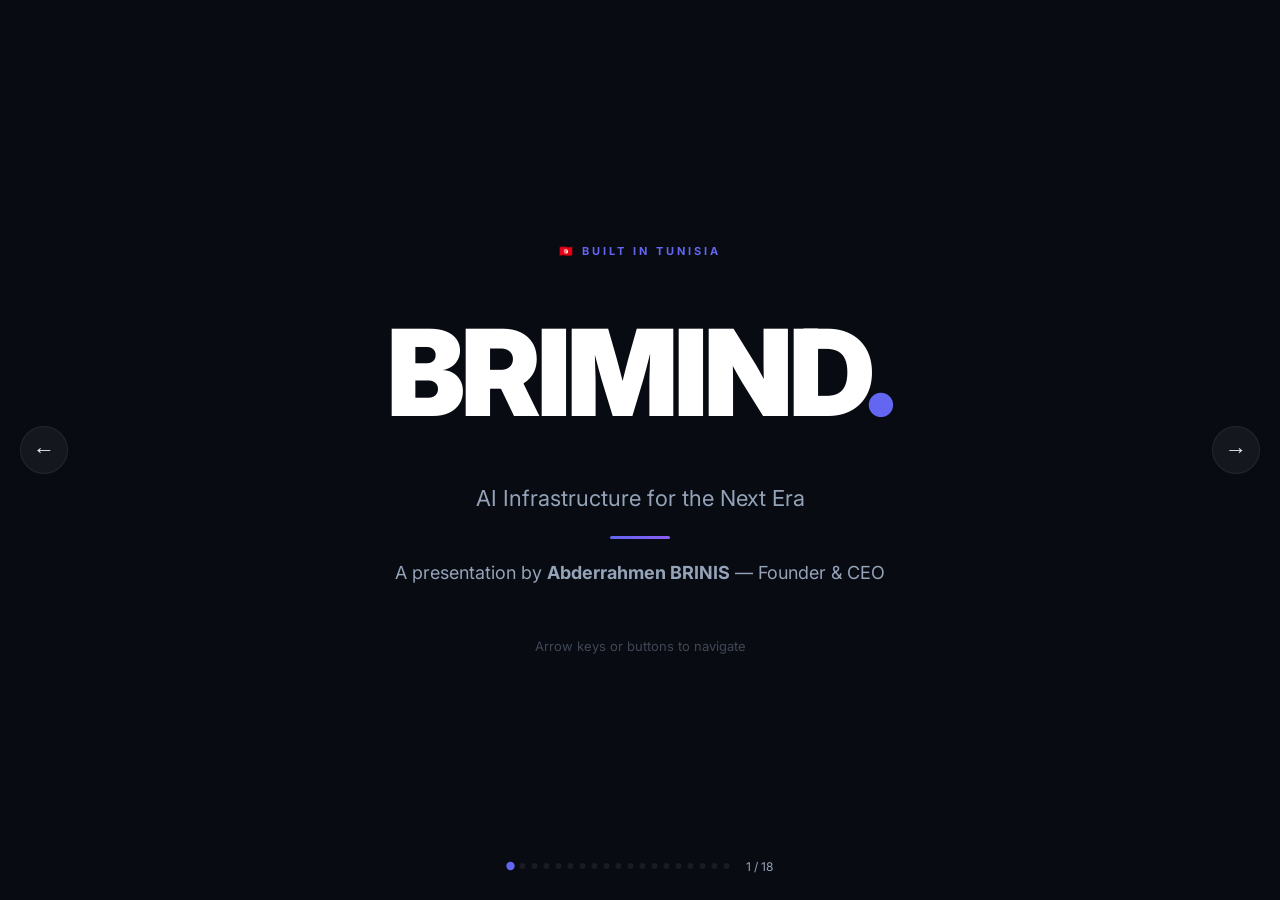
==== commit 9d63ed75: "lts" ====
--- a/public/brimind/presentation.html
+++ b/public/brimind/presentation.html
@@ -5,7 +5,6 @@
   <meta charset="UTF-8" />
   <meta name="viewport" content="width=device-width, initial-scale=1.0" />
   <title>BRIMIND — Investor Presentation</title>
-  <link rel="stylesheet" href="style.css" />
   <link href="https://fonts.googleapis.com/css2?family=Inter:wght@300;400;500;600;700;800;900&display=swap" rel="stylesheet" />
   <link rel="stylesheet" href="presentation-style.css" />
 </head>
@@ -13,17 +12,17 @@
 
   <div class="pres-container">
 
-    <!-- SLIDE 1: INTRO -->
+    <!-- 1: INTRO -->
     <div class="slide active" data-slide="1">
       <div class="slide-eyebrow">🇹🇳 Built in Tunisia</div>
       <h1 class="slide-hero">BRIMIND<span class="dot">.</span></h1>
       <p class="slide-tagline">AI Infrastructure for the Next Era</p>
       <div class="slide-divider"></div>
       <p class="slide-sub">A presentation by <strong>Abderrahmen BRINIS</strong> — Founder & CEO</p>
-      <div class="slide-footer-note">Use arrow keys or buttons to navigate</div>
-    </div>
-
-    <!-- SLIDE 2: WHO AM I -->
+      <div class="slide-footer-note">Arrow keys or buttons to navigate</div>
+    </div>
+
+    <!-- 2: FOUNDER -->
     <div class="slide" data-slide="2">
       <div class="slide-eyebrow">THE FOUNDER</div>
       <h2 class="slide-title">Abderrahmen <span class="grad">BRINIS</span></h2>
@@ -31,24 +30,169 @@
         <div class="fp-avatar">AB</div>
         <div class="fp-details">
           <div class="fp-row"><span class="fp-icon">🎓</span><span>Software Architect — ISSATso, Tunisia</span></div>
-          <div class="fp-row"><span class="fp-icon">⚙️</span><span><strong>9 years</strong> full-stack engineering experience</span></div>
-          <div class="fp-row"><span class="fp-icon">🌍</span><span>3 years working from Istanbul — international exposure</span></div>
-          <div class="fp-row"><span class="fp-icon">🧠</span><span>Expert in AI, Web3, Blockchain, Fintech, SaaS, Trading Systems</span></div>
+          <div class="fp-row"><span class="fp-icon">⚙️</span><span><strong>9 years</strong> full-stack engineering — AI, Web3, Blockchain, Fintech, SaaS</span></div>
+          <div class="fp-row"><span class="fp-icon">🌍</span><span>3 years in Istanbul — international mindset</span></div>
           <div class="fp-row"><span class="fp-icon">🏗️</span><span>Built 10+ production systems — solo, by design</span></div>
-          <div class="fp-row"><span class="fp-icon">🎮</span><span>Academic partner: ISG Tunis, ISSATso, ISLAIB — Global Game Jam Sousse</span></div>
-          <div class="fp-row"><span class="fp-icon">📍</span><span>Based in Tazarka, Nabeul — operating globally</span></div>
+          <div class="fp-row"><span class="fp-icon">🎮</span><span>Academic partner: ISG Tunis · ISSATso · ISLAIB · Global Game Jam Sousse</span></div>
+          <div class="fp-row"><span class="fp-icon">📍</span><span>Tazarka, Nabeul — operating globally</span></div>
         </div>
       </div>
       <div class="slide-quote">"I don't hire to build. I build to validate. Then hire when revenue demands it."</div>
     </div>
 
-    <!-- SLIDE 3: STORY TITLE -->
+    <!-- 3: STORY WORD -->
     <div class="slide" data-slide="3">
-      <h1 style="font-size: clamp(120px, 20vw, 220px); font-weight: 900; letter-spacing: -8px; background: linear-gradient(135deg, #6366f1, #8b5cf6, #ec4899); -webkit-background-clip: text; -webkit-text-fill-color: transparent; background-clip: text; line-height: 1;">STORY</h1>
-    </div>
-
-    <!-- SLIDE 4: THE STORY DETAIL -->
+      <div class="big-word">STORY</div>
+    </div>
+
+    <!-- REMOVED PLACEHOLDER -->
+    <div style="display:none" data-slide="removed">
+      <div class="slide-eyebrow">THE MOMENT</div>
+      <h2 class="slide-title">When I Told People <span class="grad">About My Idea</span></h2>
+      <div class="feeling-block">
+        <div class="fb-video">
+          <iframe width="500" height="282"
+            src="https://www.youtube.com/embed/DVryY-MqMSM?start=1448&end=1560"
+            title="The Founder Feeling" frameborder="0"
+            allow="accelerometer; autoplay; clipboard-write; encrypted-media; gyroscope; picture-in-picture"
+            allowfullscreen></iframe>
+        </div>
+        <div class="fb-text">
+          <p>Watch <strong>24:08 → 26:00</strong>. That's the exact feeling.</p>
+          <div class="fb-divider"></div>
+          <p>You see the problem clearly.<br/>You explain it with passion.<br/>People nod politely.</p>
+          <p>Then go back to what they were doing.</p>
+          <div class="fb-divider"></div>
+          <p>Not because the idea was wrong.</p>
+          <p class="fb-punchline">Because the market wasn't ready yet.<br/><span style="color:var(--green)">It is now.</span></p>
+        </div>
+      </div>
+    </div>
+
+    <!-- 5: PROBLEM WORD (was 4, now 5 after company slide added) -->
+    <div class="slide" data-slide="5">
+      <div class="big-word" style="background:none;-webkit-text-fill-color:#f87171;color:#f87171;">PROBLEM</div>
+    </div>
+
+    <!-- 6: PROBLEM 1 — TOKEN BURN -->
+    <div class="slide" data-slide="6">
+      <div class="slide-eyebrow">PROBLEM 1 / 3</div>
+      <div class="prob-big-icon">🔥</div>
+      <h2 class="slide-title prob-title">Every AI Session<br/><span class="grad">Starts From Zero</span></h2>
+      <p class="prob-explain">You open a new chat. The AI has no idea who you are, what your project is, what you decided yesterday. You spend the first 10 messages just re-explaining context. You burn tokens. You lose time. You lose continuity.</p>
+      <div class="prob-impact">
+        <div class="pi-item"><span class="pi-num">10x–100x</span><span class="pi-label">more tokens consumed vs smart usage</span></div>
+        <div class="pi-item"><span class="pi-num">$0.147</span><span class="pi-label">for message #1 of this website — alone</span></div>
+        <div class="pi-item"><span class="pi-num">~$1</span><span class="pi-label">per message by message #10 on average</span></div>
+      </div>
+    </div>
+
+    <!-- 7: PROBLEM 2 — CONTEXT LOCK-IN -->
+    <div class="slide" data-slide="7">
+      <div class="slide-eyebrow">PROBLEM 2 / 3</div>
+      <div class="prob-big-icon">🔒</div>
+      <h2 class="slide-title prob-title">You're Trapped.<br/><span class="grad">Context Doesn't Travel.</span></h2>
+      <p class="prob-explain">Switch to a different model? Lose your context. Open a new account? Start over. Close your laptop? Gone. Every tool keeps your context hostage inside its own walls. There is no portability. There is no memory. There is no continuity between your tools.</p>
+      <div class="prob-impact">
+        <div class="pi-item"><span class="pi-num">0</span><span class="pi-label">tools today share context across sessions</span></div>
+        <div class="pi-item"><span class="pi-num">100%</span><span class="pi-label">of users restart context daily</span></div>
+        <div class="pi-item"><span class="pi-num">∞</span><span class="pi-label">re-explanations across your team's lifetime</span></div>
+      </div>
+    </div>
+
+    <!-- 8: PROBLEM 3 — COST STACK -->
+    <div class="slide" data-slide="8">
+      <div class="slide-eyebrow">PROBLEM 3 / 3</div>
+      <div class="prob-big-icon">💸</div>
+      <h2 class="slide-title prob-title">$20 Per Service.<br/><span class="grad">Times How Many Services?</span></h2>
+      <p class="prob-explain">ChatGPT $20. Cursor $20. Copilot $19. Claude $20. Midjourney $20. Each tool. Each seat. Each month. They don't talk to each other. They don't share intelligence. You pay more, get less. And every year, a new $20 service appears.</p>
+      <div class="prob-services">
+        <span class="ps-item">ChatGPT $20</span>
+        <span class="ps-item">Cursor $20</span>
+        <span class="ps-item">Copilot $19</span>
+        <span class="ps-item">Claude $20</span>
+        <span class="ps-item">Midjourney $20</span>
+        <span class="ps-item ps-plus">+ next tool $20</span>
+        <span class="ps-item ps-plus">+ next tool $20</span>
+        <span class="ps-total">= $140+/mo per person · no shared intelligence</span>
+      </div>
+    </div>
+
+    <!-- 4: COMPANY OVERVIEW -->
     <div class="slide" data-slide="4">
+      <div class="slide-eyebrow">THE COMPANY</div>
+      <h2 class="slide-title">BRIMIND <span class="grad">AI SUARL</span></h2>
+      <div class="company-grid">
+        <div class="co-item"><span class="co-icon">🏢</span><div><strong>Entity</strong><p>Société Unipersonnelle à Responsabilité Limitée — registered Tunisia, Tazarka, Nabeul. Identifiant: 1947767M</p></div></div>
+        <div class="co-item"><span class="co-icon">📅</span><div><strong>Founded</strong><p>Activity started: 08/09/2025 · Publication: 10/11/2025</p></div></div>
+        <div class="co-item"><span class="co-icon">🌍</span><div><strong>Regime</strong><p>Totalement Exportatrice — tax-optimized export company, operating globally from Tunisia</p></div></div>
+        <div class="co-item"><span class="co-icon">🚀</span><div><strong>Products Live</strong><p>ai.brimind.pro · services.brimind.pro · tazmall.shop · pay.brimind.pro · 1,450+ users</p></div></div>
+        <div class="co-item"><span class="co-icon">🎓</span><div><strong>Academic Partners</strong><p>ISG Tunis · ISSATso · ISLAIB — verified institutional relationships</p></div></div>
+        <div class="co-item"><span class="co-icon">💰</span><div><strong>Burn Rate</strong><p>~$50/mo total infrastructure cost. Zero salaries until revenue justifies it.</p></div></div>
+      </div>
+    </div>
+
+    <!-- 9: THE INNOVATION -->
+    <div class="slide" data-slide="9">
+      <div class="slide-eyebrow">THE INNOVATION</div>
+      <h2 class="slide-title">Why This Is <span class="grad">Actually New</span></h2>
+      <p class="slide-sub-sm">Nobody built the middleware layer. Everyone built the tools. We built the layer between you and all tools.</p>
+      <div class="innov-grid">
+        <div class="innov-item">
+          <div class="innov-icon">🧠</div>
+          <strong>Context as Infrastructure</strong>
+          <p>Like a database for your AI memory. Persists across sessions, models, team members. First time this exists outside a Big Tech product.</p>
+        </div>
+        <div class="innov-item">
+          <div class="innov-icon">🔀</div>
+          <strong>Model Agnostic by Design</strong>
+          <p>GPT, Claude, Llama, local models — same context, same interface. You own the intelligence. Not the tool vendor.</p>
+        </div>
+        <div class="innov-item">
+          <div class="innov-icon">🎨</div>
+          <strong>Vibe Coding — First for Non-Coders</strong>
+          <p>Every competitor targets developers. We target the 99% who can't code but need to build. Managers. Designers. Entrepreneurs. Nobody built this for them.</p>
+        </div>
+        <div class="innov-item">
+          <div class="innov-icon">💰</div>
+          <strong>Token Economics Flipped</strong>
+          <p>We don't sell tokens. We save them. Internal cost = $0 via Maestro. We charge users × 2x their consumption. 100% margin on the delta. This model doesn't exist anywhere.</p>
+        </div>
+      </div>
+    </div>
+
+    <!-- 10: STORY TIMELINE -->
+    <div class="slide" data-slide="10">
+      <div class="slide-eyebrow">THE STORY</div>
+      <h2 class="slide-title">I Saw the Problem <span class="grad">Before the Market Did</span></h2>
+      <div class="story-timeline">
+        <div class="st-item"><div class="st-dot early"></div><div class="st-content"><div class="st-label">1.5 Years Ago</div><div class="st-text">While using AI daily, I noticed what nobody talked about: <strong>every new session resets context.</strong> You re-explain everything. Tokens burn. Costs explode. I called it the Token Waste Problem.</div></div></div>
+        <div class="st-item"><div class="st-dot build"></div><div class="st-content"><div class="st-label">The Decision</div><div class="st-text">Instead of switching tools, I built the fix: <strong>Brimind AI Maestro</strong> — a middleware that keeps context alive, switches models freely, and makes AI work the way it always should have.</div></div></div>
+        <div class="st-item"><div class="st-dot validate"></div><div class="st-content"><div class="st-label">The Validation</div><div class="st-text">FM radios in Tunisia started covering the exact same AI pain points. <strong>The world caught up. We were 1.5 years ahead.</strong> The anomaly became the market.</div></div></div>
+        <div class="st-item"><div class="st-dot now"></div><div class="st-content"><div class="st-label">Today — May 2026</div><div class="st-text">Tech done. 1,450+ users. Multiple live products. <strong>Now: business development. Non-stop.</strong></div></div></div>
+      </div>
+    </div>
+
+    <!-- 10b: THE SOLUTION -->
+    <div class="slide" data-slide="10b" style="display:none">
+      <div class="slide-eyebrow">THE SOLUTION</div>
+      <h2 class="slide-title">Brimind AI <span class="grad">Maestro</span></h2>
+      <p class="slide-sub-sm">The middleware layer the AI world was missing.</p>
+      <div class="sol-grid">
+        <div class="sol-item"><div class="sol-dot"></div><div><strong>Persistent Project Context</strong><p>Load once. Reuse across every session, every model, every team member. Forever.</p></div></div>
+        <div class="sol-item"><div class="sol-dot"></div><div><strong>Any Model — Your Choice</strong><p>GPT, Claude, Llama, local — same context. You switch. Nothing is lost.</p></div></div>
+        <div class="sol-item"><div class="sol-dot"></div><div><strong>Vibe Coding for Managers</strong><p>Non-technical users build real products in 2 clicks. No code. No agency. No waiting.</p></div></div>
+        <div class="sol-item"><div class="sol-dot"></div><div><strong>15x Speed. Irresistible Quality.</strong><p>3 weeks of agency work → 2 days. Same price. Better output. Not a fair race.</p></div></div>
+      </div>
+      <div class="sol-stat-row">
+        <div class="sol-stat"><span>↓ 94%</span><small>Tokens saved</small></div>
+        <div class="sol-stat"><span>15x</span><small>Faster than any agency</small></div>
+        <div class="sol-stat"><span>$0</span><small>Internal API cost</small></div>
+        <div class="sol-stat"><span>1,450+</span><small>Active users</small></div>
+      </div>
+    </div>
+    <!-- REMOVED DUPLICATE -->
+    <div style="display:none">
       <div class="slide-eyebrow">THE STORY</div>
       <h2 class="slide-title">I Saw the Problem <span class="grad">Before the Market Did</span></h2>
       <div class="story-timeline">
@@ -56,153 +200,109 @@
           <div class="st-dot early"></div>
           <div class="st-content">
             <div class="st-label">1.5 Years Ago</div>
-            <div class="st-text">While using AI daily as an engineer, I noticed something others ignored: <strong>every new session resets context.</strong> Every token re-explaining the same project. Cost exploding. Progress shrinking. I called it the Token Waste Problem.</div>
+            <div class="st-text">While using AI daily, I noticed what nobody talked about: <strong>every new session resets context.</strong> You re-explain everything. Tokens burn. Costs explode. I called it the Token Waste Problem.</div>
           </div>
         </div>
         <div class="st-item">
           <div class="st-dot build"></div>
           <div class="st-content">
             <div class="st-label">The Decision</div>
-            <div class="st-text">Instead of complaining or switching tools, I built the solution: <strong>Brimind AI Maestro</strong> — a middleware layer that keeps context alive, switches models freely, and makes AI work like it should have from day one.</div>
+            <div class="st-text">Instead of switching tools, I built the fix: <strong>Brimind AI Maestro</strong> — a middleware that keeps context alive, switches models freely, and makes AI work the way it always should have.</div>
           </div>
         </div>
         <div class="st-item">
           <div class="st-dot validate"></div>
           <div class="st-content">
             <div class="st-label">The Validation</div>
-            <div class="st-text">FM radios in Tunisia started running programs about the exact same AI pain points. The world caught up. <strong>We were already 1.5 years ahead.</strong> The anomaly became the market.</div>
+            <div class="st-text">FM radios in Tunisia started covering the exact same AI pain points we identified. <strong>The world caught up. We were 1.5 years ahead.</strong> The anomaly became the market.</div>
           </div>
         </div>
         <div class="st-item">
           <div class="st-dot now"></div>
           <div class="st-content">
             <div class="st-label">Today — May 2026</div>
-            <div class="st-text">The tech is done. Production-ready. 1,450+ users. Multiple live products. <strong>Now it's business development time.</strong> Leads, networking, partnerships — non-stop.</div>
+            <div class="st-text">Tech done. 1,450+ users. Multiple live products. <strong>Now: business development. Non-stop.</strong></div>
           </div>
         </div>
       </div>
     </div>
-
-    <!-- SLIDE 5: THE PROBLEM -->
-    <div class="slide" data-slide="5">
-      <div class="slide-eyebrow">THE PROBLEM</div>
-      <h2 class="slide-title">The AI Era Has a <span class="grad">Dirty Secret</span></h2>
-      <div class="prob-grid">
-        <div class="prob-card">
-          <div class="prob-icon">🔥</div>
-          <h3>Token Burn</h3>
-          <p>Every AI session resets. You re-explain everything. Tokens burn. Costs explode silently per message, per user, per day.</p>
-        </div>
-        <div class="prob-card">
-          <div class="prob-icon">🔒</div>
-          <h3>Context Lock-in</h3>
-          <p>Switch model or account — lose all project context. Start from zero. Every. Single. Time.</p>
-        </div>
-        <div class="prob-card">
-          <div class="prob-icon">💸</div>
-          <h3>$20 × N Services</h3>
-          <p>ChatGPT $20. Cursor $20. Copilot $19. Claude $20. Each tool. Each seat. Each month. Stacking forever with no shared intelligence.</p>
-        </div>
-      </div>
-      <div class="prob-highlight">
-        <span>The gap between smart usage and default usage:</span>
-        <strong>10x to 100x in token consumption</strong>
-      </div>
-    </div>
-
-    <!-- SLIDE 6: REAL COST PROOF -->
-    <div class="slide" data-slide="6">
-      <div class="slide-eyebrow">PROOF — REAL DATA</div>
-      <h2 class="slide-title">This Presentation Cost <span class="grad">$0.147</span> — First Message Only</h2>
-      <div class="cost-demo-table">
-        <div class="cdt-row cdt-head"><span>Model</span><span>Input</span><span>Output</span><span>Cost</span></div>
-        <div class="cdt-row"><span>Claude Sonnet 4.6</span><span>3,869 tok</span><span>8,806 tok</span><span class="cdt-red">$0.147</span></div>
-        <div class="cdt-row"><span>GPT-5.5</span><span>1,196 tok</span><span>135 tok</span><span>$0.010</span></div>
-        <div class="cdt-row"><span>Llama 4 Scout (Groq)</span><span>1,611 tok</span><span>79 tok</span><span class="cdt-green">$0.0002</span></div>
-      </div>
-      <div class="cost-snowball">
-        <span class="csb-icon">⚠️</span>
-        <div>
-          <strong>That was message #1.</strong> It's a snowball — context grows, cost per message grows.
-          At 10 messages: <strong>~$1/message average</strong> with Claude or GPT-5 class models.
-          Per session. Per user. Multiplied by your team size. Every day.
-          <br/><br/>This is the problem. BRIMIND is the answer.
-        </div>
-      </div>
-    </div>
-
-    <!-- SLIDE 7: THE SOLUTION -->
-    <div class="slide" data-slide="7">
-      <div class="slide-eyebrow">THE SOLUTION</div>
-      <h2 class="slide-title">Brimind AI <span class="grad">Maestro</span></h2>
-      <p class="slide-sub-sm">A middleware AI platform. Context persists. Models switch freely. Teams share intelligence.</p>
-      <div class="sol-grid">
-        <div class="sol-item"><div class="sol-dot"></div><div><strong>Persistent Project Context</strong><p>Load your codebase or business context once. Reuse across every session, every model, every team member.</p></div></div>
-        <div class="sol-item"><div class="sol-dot"></div><div><strong>Any Model — Your Choice</strong><p>Switch between GPT, Claude, Llama, or local models without losing a single token of context.</p></div></div>
-        <div class="sol-item"><div class="sol-dot"></div><div><strong>Vibe Coding Engine</strong><p>AI-powered building for non-coders. Managers, designers, entrepreneurs — build real products in 2 clicks.</p></div></div>
-        <div class="sol-item"><div class="sol-dot"></div><div><strong>15x Speed. Irresistible Quality.</strong><p>What takes a classic agency 3 weeks, we deliver in 2–3 days. Same price. Better output. Not a fair race.</p></div></div>
-      </div>
-      <div class="sol-stat-row">
-        <div class="sol-stat"><span>↓ 94%</span><small>Tokens saved</small></div>
-        <div class="sol-stat"><span>15x</span><small>Speed vs classic agency</small></div>
-        <div class="sol-stat"><span>$0</span><small>Internal API cost (Maestro)</small></div>
-        <div class="sol-stat"><span>1,450+</span><small>Active users</small></div>
-      </div>
-    </div>
-
-    <!-- SLIDE 8: COMPETITORS -->
-    <div class="slide" data-slide="8">
+    <!-- 11: THE FEELING -->
+    <div class="slide" data-slide="11">
+      <div class="slide-eyebrow">THE MOMENT</div>
+      <h2 class="slide-title">When I Told People <span class="grad">About My Idea</span></h2>
+      <div class="feeling-block">
+        <div class="fb-video">
+          <iframe width="500" height="282"
+            src="https://www.youtube.com/embed/DVryY-MqMSM?start=1448&end=1560"
+            title="The Founder Feeling" frameborder="0"
+            allow="accelerometer; autoplay; clipboard-write; encrypted-media; gyroscope; picture-in-picture"
+            allowfullscreen></iframe>
+        </div>
+        <div class="fb-text">
+          <p>Watch <strong>24:08 → 26:00</strong>. That's the exact feeling.</p>
+          <div class="fb-divider"></div>
+          <p>You see the problem clearly.<br/>You explain it with passion.<br/>People nod politely.</p>
+          <p>Then go back to what they were doing.</p>
+          <div class="fb-divider"></div>
+          <p>Not because the idea was wrong.</p>
+          <p class="fb-punchline">Because the market wasn't ready yet.<br/><span style="color:var(--green)">It is now.</span></p>
+        </div>
+      </div>
+    </div>
+
+    <!-- 12: COMPETITORS -->
+    <div class="slide" data-slide="12">
       <div class="slide-eyebrow">MARKET CONTEXT</div>
-      <h2 class="slide-title">The Giants Prove the Market. <span class="grad">We Fill the Gap.</span></h2>
+      <h2 class="slide-title">Giants Prove the Market. <span class="grad">We Own the Gap.</span></h2>
       <div class="comp-table">
-        <div class="comp-row comp-head"><span>Tool</span><span>Revenue 2026</span><span>Their Limit</span></div>
-        <div class="comp-row"><span>ChatGPT</span><span class="comp-rev">$20B ARR</span><span class="comp-limit">Context resets every session</span></div>
-        <div class="comp-row"><span>GitHub Copilot</span><span class="comp-rev">$7B market</span><span class="comp-limit">Reads 1 open file only. Devs only.</span></div>
-        <div class="comp-row"><span>Cursor AI</span><span class="comp-rev">$2B ARR</span><span class="comp-limit">Techniciens only. No shared context.</span></div>
-        <div class="comp-row"><span>Claude Code</span><span class="comp-rev">$2.5B ARR</span><span class="comp-limit">Terminal only. Experts only.</span></div>
-        <div class="comp-row comp-ours"><span>🇹🇳 BRIMIND</span><span class="comp-rev cdt-green">Early stage</span><span class="comp-limit" style="color:var(--green)">Persistent context · All models · Non-coders · PME pricing</span></div>
-      </div>
-      <div class="comp-note">None of them target non-technical users. None solve persistent context at middleware level. None are built for SME budgets. That's our gap.</div>
-    </div>
-
-    <!-- SLIDE 9: INCOME STREAMS -->
-    <div class="slide" data-slide="9">
+        <div class="comp-row comp-head"><span>Tool</span><span>Revenue 2026</span><span>Their Fatal Limit</span></div>
+        <div class="comp-row"><span>ChatGPT</span><span class="comp-rev">$20B ARR</span><span class="comp-limit">Context resets every session. No project memory.</span></div>
+        <div class="comp-row"><span>GitHub Copilot</span><span class="comp-rev">$7B market</span><span class="comp-limit">Reads 1 open file only. Devs only. No persistence.</span></div>
+        <div class="comp-row"><span>Cursor AI</span><span class="comp-rev">$2B ARR</span><span class="comp-limit">Tech experts only. No shared team context.</span></div>
+        <div class="comp-row"><span>Claude Code</span><span class="comp-rev">$2.5B ARR</span><span class="comp-limit">Terminal only. Zero access for non-coders.</span></div>
+        <div class="comp-row comp-ours"><span>🇹🇳 BRIMIND</span><span class="comp-rev cdt-green">Building now</span><span class="comp-limit" style="color:var(--green)">Persistent context · All models · Non-coders · SME pricing</span></div>
+      </div>
+      <div class="comp-note">A $30B+ market — and none of them solved context persistence, model portability, or non-coder access. That's our gap.</div>
+    </div>
+
+    <!-- 13: BUSINESS MODEL -->
+    <div class="slide" data-slide="13">
       <div class="slide-eyebrow">BUSINESS MODEL</div>
-      <h2 class="slide-title">4 Income Streams. <span class="grad">2 Active Now.</span></h2>
+      <h2 class="slide-title">4 Streams. <span class="grad">2 Active Now.</span></h2>
       <div class="streams-grid">
         <div class="sg-item active">
           <div class="sg-num">L3</div>
           <div class="sg-badge active-badge">Active Now</div>
           <h4>Legacy Web B2B</h4>
-          <p>AI-accelerated web delivery for SMEs. 15x faster. Irresistible quality. Europe + MENA.</p>
+          <p>AI-accelerated delivery for SMEs. 15x faster. Irresistible quality. Europe + MENA.</p>
           <div class="sg-margin">~95% margin per project</div>
         </div>
         <div class="sg-item active">
           <div class="sg-num">L2</div>
           <div class="sg-badge active-badge">Active Now</div>
           <h4>AI Platform + Vibe Coding</h4>
-          <p>ai.brimind.pro — 20+ models + Vibe Coding for managers. Recurring. Like internet.</p>
+          <p>ai.brimind.pro — 20+ models + Vibe Coding. Recurring. Like internet subscription.</p>
           <div class="sg-margin">~93–97% margin per subscriber</div>
         </div>
         <div class="sg-item future">
           <div class="sg-num">L1</div>
           <div class="sg-badge future-badge">Year 2–3</div>
           <h4>AI Maestro for Organisations</h4>
-          <p>SaaS licence per worker. Market not fully mature yet — but the pain is growing fast.</p>
+          <p>SaaS licence per worker. Market maturing fast — pain becoming undeniable.</p>
           <div class="sg-margin">High LTV · B2B recurring</div>
         </div>
         <div class="sg-item future">
           <div class="sg-num">L4</div>
           <div class="sg-badge future-badge">Parallel</div>
           <h4>Digital Goods & Plugins</h4>
-          <p>Unity Asset Store, templates, marketplace packages. Passive income, sold once, distributed forever.</p>
+          <p>Unity Asset Store, templates, marketplaces. Built once. Sold forever.</p>
           <div class="sg-margin">100% passive after publish</div>
         </div>
       </div>
     </div>
 
-    <!-- SLIDE 10: UNIT ECONOMICS -->
-    <div class="slide" data-slide="10">
+    <!-- 14: UNIT ECONOMICS -->
+    <div class="slide" data-slide="14">
       <div class="slide-eyebrow">UNIT ECONOMICS</div>
       <h2 class="slide-title">What <span class="grad">$1 Invested</span> Returns</h2>
       <div class="ue-table">
@@ -210,28 +310,28 @@
         <div class="ue-row"><span>1 B2B lead — Europe</span><span class="cdt-red">$30–80</span><span>$800–1,500</span><span class="cdt-green">~$700–1,400</span></div>
         <div class="ue-row"><span>1 SaaS subscriber (Plus)</span><span class="cdt-red">$1–2/mo</span><span>$15/mo recurring</span><span class="cdt-green">$13/mo forever</span></div>
         <div class="ue-row"><span>1 SaaS subscriber (Max)</span><span class="cdt-red">$2–3/mo</span><span>$60/mo recurring</span><span class="cdt-green">$57/mo forever</span></div>
-        <div class="ue-row"><span>Token margin model</span><span class="cdt-red">$0 (Maestro internal)</span><span>User pays × 2x consumption</span><span class="cdt-green">100% on token delta</span></div>
-        <div class="ue-row"><span>1 free user (SEO/referral)</span><span class="cdt-red">$0</span><span>3% convert to paid</span><span class="cdt-green">Compounding asset</span></div>
-      </div>
-      <div class="ue-note">Fixed infra: ~$50/mo regardless of user count. The only real variable cost is acquiring the first subscriber. After that — pure recurring profit.</div>
-    </div>
-
-    <!-- SLIDE 11: PASSIVE SYSTEMS -->
-    <div class="slide" data-slide="11">
+        <div class="ue-row"><span>Token margin (Maestro)</span><span class="cdt-red">$0 internal</span><span>User pays × 2x consumption</span><span class="cdt-green">100% on delta</span></div>
+        <div class="ue-row"><span>Free user via SEO / referral</span><span class="cdt-red">$0</span><span>3% convert to paid</span><span class="cdt-green">Compounding asset</span></div>
+      </div>
+      <div class="ue-note">Fixed infra: ~$50/mo regardless of user count. One B2B project covers 2 full years of burn rate.</div>
+    </div>
+
+    <!-- 15: PASSIVE SYSTEMS -->
+    <div class="slide" data-slide="15">
       <div class="slide-eyebrow">PASSIVE SYSTEMS</div>
-      <h2 class="slide-title">Systems Built Once. <span class="grad">Fruits Forever.</span></h2>
+      <h2 class="slide-title">Built Once. <span class="grad">Fruits Forever.</span></h2>
       <div class="passive-grid">
-        <div class="pg-item"><span class="pg-icon">🔍</span><div><strong>SEO Blog</strong><p>Auto-publishes every 12h. FR/AR/ES/EN. Ranks on Google. Brings free users while we sleep.</p></div></div>
-        <div class="pg-item"><span class="pg-icon">👥</span><div><strong>Referral Program</strong><p>Existing users bring new users. ~$3–5 acquisition cost vs $15–60 recurring revenue.</p></div></div>
-        <div class="pg-item"><span class="pg-icon">🎓</span><div><strong>Academic Partners</strong><p>ISG Tunis, ISSATso, ISLAIB. Students become users. Users become clients.</p></div></div>
-        <div class="pg-item"><span class="pg-icon">📲</span><div><strong>Auto Social Sharing</strong><p>Every blog post auto-shares to Facebook, LinkedIn. Reach without ad spend.</p></div></div>
-        <div class="pg-item"><span class="pg-icon">📧</span><div><strong>Cold Email Machine</strong><p>In-house built tool. Targets EU SMEs. 2–5% reply rate. Zero cost per send.</p></div></div>
-        <div class="pg-item"><span class="pg-icon">🌱</span><div><strong>The Philosophy</strong><p>Yesterday is invested in long-term. Every system we build today produces passive fruits tomorrow.</p></div></div>
-      </div>
-    </div>
-
-    <!-- SLIDE 12: WHERE WE ARE NOW -->
-    <div class="slide" data-slide="12">
+        <div class="pg-item"><span class="pg-icon">🔍</span><div><strong>SEO Blog</strong><p>Auto-publishes every 12h in 4 languages. Google ranking. Free users while we sleep.</p></div></div>
+        <div class="pg-item"><span class="pg-icon">👥</span><div><strong>Referral Program</strong><p>$3–5 acquisition cost vs $15–60 recurring. Users bring users.</p></div></div>
+        <div class="pg-item"><span class="pg-icon">🎓</span><div><strong>Academic Partners</strong><p>ISG, ISSATso, ISLAIB. Students → users → paying clients.</p></div></div>
+        <div class="pg-item"><span class="pg-icon">📲</span><div><strong>Auto Social Sharing</strong><p>Every post goes to Facebook + LinkedIn automatically. Zero ad spend.</p></div></div>
+        <div class="pg-item"><span class="pg-icon">📧</span><div><strong>Cold Email Machine</strong><p>In-house tool. EU SME targets. 2–5% reply rate. $0/send.</p></div></div>
+        <div class="pg-item"><span class="pg-icon">🌱</span><div><strong>The Philosophy</strong><p>Yesterday invested = tomorrow's passive fruits. Every system compounds.</p></div></div>
+      </div>
+    </div>
+
+    <!-- 16: STATUS -->
+    <div class="slide" data-slide="16">
       <div class="slide-eyebrow">STATUS — MAY 2026</div>
       <h2 class="slide-title">Tech is Done. <span class="grad">Now We Scale.</span></h2>
       <div class="status-split">
@@ -241,10 +341,10 @@
           <div class="ss-item">Vibe Coding — production ready</div>
           <div class="ss-item">BRIMIND Services — services.brimind.pro</div>
           <div class="ss-item">Payment gateway — pay.brimind.pro</div>
-          <div class="ss-item">Blog engine — auto-publishing</div>
+          <div class="ss-item">Blog engine — auto-publishing every 12h</div>
           <div class="ss-item">TazMall — tazmall.shop</div>
           <div class="ss-item">Cold email + CRM (Streak)</div>
-          <div class="ss-item">Google Ads — Performance Max</div>
+          <div class="ss-item">Google Ads — Performance Max live</div>
         </div>
         <div class="ss-col">
           <div class="ss-label">📣 Focus This Week</div>
@@ -262,28 +362,27 @@
       </div>
     </div>
 
-    <!-- SLIDE 13: INVESTMENT -->
-    <div class="slide" data-slide="13">
+    <!-- 17: INVESTMENT -->
+    <div class="slide" data-slide="17">
       <div class="slide-eyebrow">INVESTMENT</div>
       <h2 class="slide-title">Where <span class="grad">First Funds Go</span></h2>
       <p class="slide-sub-sm">No bleeding. No bloated team. Surgical allocation.</p>
       <div class="inv-list">
         <div class="inv-item"><span class="inv-icon">🖥️</span><div><strong>Dedicated VPS Server</strong><p>Vibe Coding needs isolated public environment. Forked Maestro. Secure. Scalable.</p></div></div>
-        <div class="inv-item"><span class="inv-icon">🤖</span><div><strong>Local AI Model Machine</strong><p>Run local models. Zero API fees internally. Full control. Zero latency.</p></div></div>
+        <div class="inv-item"><span class="inv-icon">🤖</span><div><strong>Local AI Model Machine</strong><p>Run local models internally. Zero API fees. Full control. Zero latency.</p></div></div>
         <div class="inv-item"><span class="inv-icon">📣</span><div><strong>Marketing & Legal</strong><p>5 parallel targeted ads. Legal setup. The bottleneck is not the tech — it's distribution.</p></div></div>
       </div>
-      <div class="inv-burn">Current monthly burn: <strong>~$50/mo</strong> · One B2B project covers <strong>2 years</strong> of burn rate</div>
-    </div>
-
-    <!-- SLIDE 14: FEELING SLIDE -->
-    <div class="slide" data-slide="14">
+      <div class="inv-burn">Current monthly burn: <strong>~$50/mo</strong> · One B2B project covers <strong>2 full years</strong> of burn rate</div>
+    </div>
+    <!-- REMOVED DUPLICATE FEELING -->
+    <div style="display:none">
       <div class="slide-eyebrow">THE MOMENT</div>
-      <h2 class="slide-title">When I Told People About <span class="grad">My Idea</span></h2>
+      <h2 class="slide-title">When I Told People <span class="grad">About My Idea</span></h2>
       <div class="feeling-block">
         <div class="fb-video">
           <iframe
-            width="560" height="315"
-            src="https://www.youtube.com/embed/DVryY-MqMSM?start=1560"
+            width="500" height="282"
+            src="https://www.youtube.com/embed/DVryY-MqMSM?start=1448&end=1560"
             title="The Founder Feeling"
             frameborder="0"
             allow="accelerometer; autoplay; clipboard-write; encrypted-media; gyroscope; picture-in-picture"
@@ -291,16 +390,19 @@
           </iframe>
         </div>
         <div class="fb-text">
-          <p>Watch from <strong>26:00</strong>. That's the exact feeling.</p>
-          <p>You see the problem clearly. You explain it. People nod politely. Then go back to what they were doing.</p>
-          <p>Not because the idea was wrong — <strong>because the market wasn't ready yet.</strong></p>
-          <p>It is now.</p>
-        </div>
-      </div>
-    </div>
-
-    <!-- SLIDE 15: CLOSING -->
-    <div class="slide" data-slide="15">
+          <p>Watch <strong>24:08 → 26:00</strong>.</p>
+          <p>That's the exact feeling.</p>
+          <div class="fb-divider"></div>
+          <p>You see the problem clearly.<br/>You explain it with passion.<br/>People nod politely.</p>
+          <p>Then go back to what they were doing.</p>
+          <div class="fb-divider"></div>
+          <p>Not because the idea was wrong.</p>
+          <p class="fb-punchline">Because the market wasn't ready yet.<br/><span style="color:var(--green)">It is now.</span></p>
+        </div>
+      </div>
+    </div>
+    <!-- 18: CLOSING -->
+    <div class="slide" data-slide="18">
       <div class="slide-eyebrow">THE VISION</div>
       <h2 class="slide-title">Tomorrow Is Always <span class="grad">Better.</span></h2>
       <p class="slide-sub">Because yesterday was invested in the long term.</p>
@@ -321,12 +423,11 @@
 
   </div>
 
-  <!-- NAVIGATION -->
   <button class="pres-nav prev" id="prevBtn">&#8592;</button>
   <button class="pres-nav next" id="nextBtn">&#8594;</button>
   <div class="pres-progress">
     <div class="pp-dots" id="ppDots"></div>
-    <div class="pp-counter" id="ppCounter">1 / 15</div>
+    <div class="pp-counter" id="ppCounter">1 / 18</div>
   </div>
 
   <script src="presentation.js"></script>
--- a/public/brimind/presentation-style.css
+++ b/public/brimind/presentation-style.css
@@ -55,6 +55,55 @@
   animation: slideIn 0.4s ease forwards;
 }
 .slide.active { display: flex; }
+
+/* BIG WORD SLIDE */
+.big-word {
+  font-size: clamp(100px, 18vw, 200px);
+  font-weight: 900;
+  letter-spacing: -6px;
+  line-height: 1;
+  background: linear-gradient(135deg, #6366f1, #8b5cf6, #ec4899);
+  -webkit-background-clip: text;
+  -webkit-text-fill-color: transparent;
+  background-clip: text;
+}
+
+/* FEELING BLOCK */
+.feeling-block { display: flex; gap: 40px; align-items: center; width: 100%; max-width: 960px; }
+.fb-video { flex-shrink: 0; border-radius: 12px; overflow: hidden; box-shadow: 0 20px 60px rgba(0,0,0,0.5); }
+.fb-text { display: flex; flex-direction: column; gap: 10px; text-align: left; }
+.fb-text p { font-size: 16px; color: var(--muted); line-height: 1.7; }
+.fb-text strong { color: var(--text); }
+.fb-divider { height: 1px; background: var(--border); margin: 4px 0; }
+.fb-punchline { font-size: 18px; font-weight: 700; color: var(--text); }
+
+/* PROBLEM SLIDES */
+.prob-big-icon { font-size: 64px; margin-bottom: 16px; }
+.prob-title { margin-bottom: 20px; }
+.prob-explain { font-size: 17px; color: var(--muted); max-width: 720px; line-height: 1.8; margin-bottom: 28px; }
+.prob-impact { display: flex; gap: 20px; flex-wrap: wrap; justify-content: center; }
+.pi-item { background: var(--card); border: 1px solid var(--border); border-radius: 12px; padding: 18px 24px; text-align: center; min-width: 160px; }
+.pi-num { display: block; font-size: 28px; font-weight: 900; color: #f87171; margin-bottom: 4px; }
+.pi-label { font-size: 12px; color: var(--muted); }
+.prob-services { display: flex; flex-wrap: wrap; gap: 10px; justify-content: center; max-width: 700px; }
+.ps-item { background: rgba(239,68,68,0.08); border: 1px solid rgba(239,68,68,0.2); color: #fca5a5; padding: 8px 18px; border-radius: 100px; font-size: 14px; font-weight: 600; }
+.ps-plus { background: rgba(239,68,68,0.04); color: var(--muted); }
+.ps-total { width: 100%; text-align: center; font-size: 15px; font-weight: 700; color: #f87171; margin-top: 8px; }
+
+/* COMPANY GRID */
+.company-grid { display: grid; grid-template-columns: repeat(3,1fr); gap: 16px; width: 100%; text-align: left; }
+.co-item { display: flex; gap: 14px; background: var(--card); border: 1px solid var(--border); border-radius: var(--radius); padding: 18px; align-items: flex-start; }
+.co-icon { font-size: 24px; flex-shrink: 0; }
+.co-item strong { display: block; font-size: 14px; font-weight: 700; margin-bottom: 4px; color: var(--text); }
+.co-item p { font-size: 13px; color: var(--muted); line-height: 1.6; }
+@media (max-width: 768px) { .company-grid { grid-template-columns: 1fr; } }
+
+/* INNOVATION GRID */
+.innov-grid { display: grid; grid-template-columns: 1fr 1fr; gap: 18px; width: 100%; text-align: left; }
+.innov-item { background: var(--card); border: 1px solid var(--border); border-radius: var(--radius); padding: 22px; }
+.innov-icon { font-size: 28px; margin-bottom: 10px; display: block; }
+.innov-item strong { display: block; font-size: 15px; font-weight: 700; margin-bottom: 6px; color: var(--text); }
+.innov-item p { font-size: 13px; color: var(--muted); line-height: 1.7; }
 
 @keyframes slideIn {
   from { opacity: 0; transform: translateY(16px); }
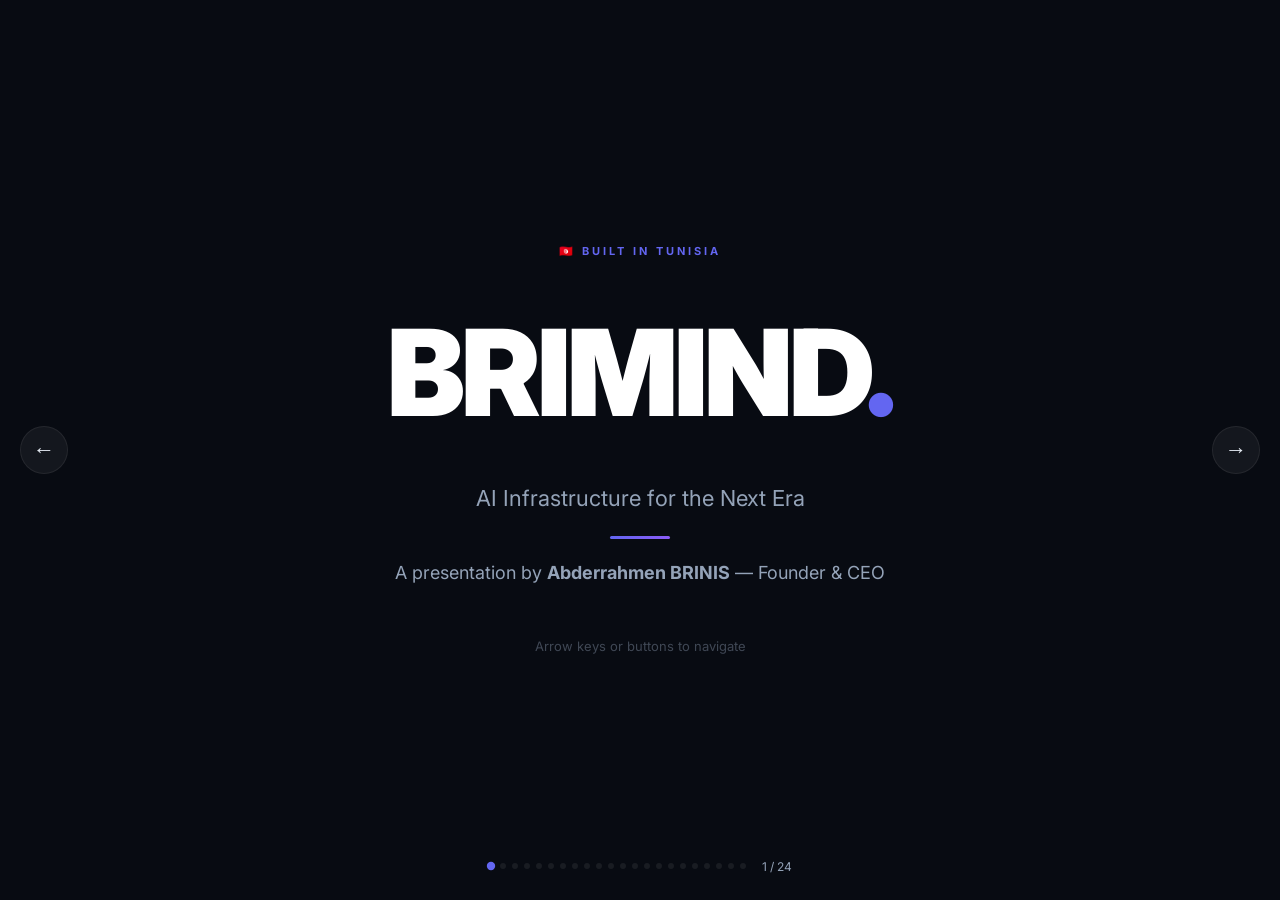
==== commit e12f71cc: "befor reordering" ====
--- a/public/brimind/presentation.html
+++ b/public/brimind/presentation.html
@@ -40,36 +40,26 @@
       <div class="slide-quote">"I don't hire to build. I build to validate. Then hire when revenue demands it."</div>
     </div>
 
-    <!-- 3: STORY WORD -->
+    <!-- 3: COMPANY OVERVIEW -->
     <div class="slide" data-slide="3">
+      <div class="slide-eyebrow">THE COMPANY</div>
+      <h2 class="slide-title">BRIMIND <span class="grad">AI SUARL</span></h2>
+      <div class="company-grid">
+        <div class="co-item"><span class="co-icon">🏢</span><div><strong>Entity</strong><p>Société Unipersonnelle à Responsabilité Limitée — registered Tunisia, Tazarka, Nabeul. Identifiant: 1947767M</p></div></div>
+        <div class="co-item"><span class="co-icon">📅</span><div><strong>Founded</strong><p>Activity started: 08/09/2025 · Publication: 10/11/2025</p></div></div>
+        <div class="co-item"><span class="co-icon">🌍</span><div><strong>Regime</strong><p>Totalement Exportatrice — tax-optimized export company, operating globally from Tunisia</p></div></div>
+        <div class="co-item"><span class="co-icon">🚀</span><div><strong>Products Live</strong><p>ai.brimind.pro · services.brimind.pro · tazmall.shop · pay.brimind.pro · 1,450+ users</p></div></div>
+        <div class="co-item"><span class="co-icon">🎓</span><div><strong>Academic Partners</strong><p>ISG Tunis · ISSATso · ISLAIB — verified institutional relationships</p></div></div>
+        <div class="co-item"><span class="co-icon">💰</span><div><strong>Burn Rate</strong><p>~$50/mo total infrastructure cost. Zero salaries until revenue justifies it.</p></div></div>
+      </div>
+    </div>
+
+    <!-- 4: STORY WORD -->
+    <div class="slide" data-slide="4">
       <div class="big-word">STORY</div>
     </div>
 
-    <!-- REMOVED PLACEHOLDER -->
-    <div style="display:none" data-slide="removed">
-      <div class="slide-eyebrow">THE MOMENT</div>
-      <h2 class="slide-title">When I Told People <span class="grad">About My Idea</span></h2>
-      <div class="feeling-block">
-        <div class="fb-video">
-          <iframe width="500" height="282"
-            src="https://www.youtube.com/embed/DVryY-MqMSM?start=1448&end=1560"
-            title="The Founder Feeling" frameborder="0"
-            allow="accelerometer; autoplay; clipboard-write; encrypted-media; gyroscope; picture-in-picture"
-            allowfullscreen></iframe>
-        </div>
-        <div class="fb-text">
-          <p>Watch <strong>24:08 → 26:00</strong>. That's the exact feeling.</p>
-          <div class="fb-divider"></div>
-          <p>You see the problem clearly.<br/>You explain it with passion.<br/>People nod politely.</p>
-          <p>Then go back to what they were doing.</p>
-          <div class="fb-divider"></div>
-          <p>Not because the idea was wrong.</p>
-          <p class="fb-punchline">Because the market wasn't ready yet.<br/><span style="color:var(--green)">It is now.</span></p>
-        </div>
-      </div>
-    </div>
-
-    <!-- 5: PROBLEM WORD (was 4, now 5 after company slide added) -->
+    <!-- 5: PROBLEM WORD -->
     <div class="slide" data-slide="5">
       <div class="big-word" style="background:none;-webkit-text-fill-color:#f87171;color:#f87171;">PROBLEM</div>
     </div>
@@ -92,7 +82,7 @@
       <div class="slide-eyebrow">PROBLEM 2 / 3</div>
       <div class="prob-big-icon">🔒</div>
       <h2 class="slide-title prob-title">You're Trapped.<br/><span class="grad">Context Doesn't Travel.</span></h2>
-      <p class="prob-explain">Switch to a different model? Lose your context. Open a new account? Start over. Close your laptop? Gone. Every tool keeps your context hostage inside its own walls. There is no portability. There is no memory. There is no continuity between your tools.</p>
+      <p class="prob-explain">Switch to a different model? Lose your context. Open a new account? Start over. Close your laptop? Gone. Every tool keeps your context hostage inside its own walls. No portability. No memory. No continuity.</p>
       <div class="prob-impact">
         <div class="pi-item"><span class="pi-num">0</span><span class="pi-label">tools today share context across sessions</span></div>
         <div class="pi-item"><span class="pi-num">100%</span><span class="pi-label">of users restart context daily</span></div>
@@ -105,7 +95,7 @@
       <div class="slide-eyebrow">PROBLEM 3 / 3</div>
       <div class="prob-big-icon">💸</div>
       <h2 class="slide-title prob-title">$20 Per Service.<br/><span class="grad">Times How Many Services?</span></h2>
-      <p class="prob-explain">ChatGPT $20. Cursor $20. Copilot $19. Claude $20. Midjourney $20. Each tool. Each seat. Each month. They don't talk to each other. They don't share intelligence. You pay more, get less. And every year, a new $20 service appears.</p>
+      <p class="prob-explain">ChatGPT $20. Cursor $20. Copilot $19. Claude $20. Midjourney $20. Each tool. Each seat. Each month. They don't talk to each other. They don't share intelligence. You pay more, get less. Every year a new $20 service appears.</p>
       <div class="prob-services">
         <span class="ps-item">ChatGPT $20</span>
         <span class="ps-item">Cursor $20</span>
@@ -115,20 +105,6 @@
         <span class="ps-item ps-plus">+ next tool $20</span>
         <span class="ps-item ps-plus">+ next tool $20</span>
         <span class="ps-total">= $140+/mo per person · no shared intelligence</span>
-      </div>
-    </div>
-
-    <!-- 4: COMPANY OVERVIEW -->
-    <div class="slide" data-slide="4">
-      <div class="slide-eyebrow">THE COMPANY</div>
-      <h2 class="slide-title">BRIMIND <span class="grad">AI SUARL</span></h2>
-      <div class="company-grid">
-        <div class="co-item"><span class="co-icon">🏢</span><div><strong>Entity</strong><p>Société Unipersonnelle à Responsabilité Limitée — registered Tunisia, Tazarka, Nabeul. Identifiant: 1947767M</p></div></div>
-        <div class="co-item"><span class="co-icon">📅</span><div><strong>Founded</strong><p>Activity started: 08/09/2025 · Publication: 10/11/2025</p></div></div>
-        <div class="co-item"><span class="co-icon">🌍</span><div><strong>Regime</strong><p>Totalement Exportatrice — tax-optimized export company, operating globally from Tunisia</p></div></div>
-        <div class="co-item"><span class="co-icon">🚀</span><div><strong>Products Live</strong><p>ai.brimind.pro · services.brimind.pro · tazmall.shop · pay.brimind.pro · 1,450+ users</p></div></div>
-        <div class="co-item"><span class="co-icon">🎓</span><div><strong>Academic Partners</strong><p>ISG Tunis · ISSATso · ISLAIB — verified institutional relationships</p></div></div>
-        <div class="co-item"><span class="co-icon">💰</span><div><strong>Burn Rate</strong><p>~$50/mo total infrastructure cost. Zero salaries until revenue justifies it.</p></div></div>
       </div>
     </div>
 
@@ -173,8 +149,8 @@
       </div>
     </div>
 
-    <!-- 10b: THE SOLUTION -->
-    <div class="slide" data-slide="10b" style="display:none">
+    <!-- 11: THE SOLUTION -->
+    <div class="slide" data-slide="11">
       <div class="slide-eyebrow">THE SOLUTION</div>
       <h2 class="slide-title">Brimind AI <span class="grad">Maestro</span></h2>
       <p class="slide-sub-sm">The middleware layer the AI world was missing.</p>
@@ -191,43 +167,26 @@
         <div class="sol-stat"><span>1,450+</span><small>Active users</small></div>
       </div>
     </div>
-    <!-- REMOVED DUPLICATE -->
-    <div style="display:none">
-      <div class="slide-eyebrow">THE STORY</div>
-      <h2 class="slide-title">I Saw the Problem <span class="grad">Before the Market Did</span></h2>
-      <div class="story-timeline">
-        <div class="st-item">
-          <div class="st-dot early"></div>
-          <div class="st-content">
-            <div class="st-label">1.5 Years Ago</div>
-            <div class="st-text">While using AI daily, I noticed what nobody talked about: <strong>every new session resets context.</strong> You re-explain everything. Tokens burn. Costs explode. I called it the Token Waste Problem.</div>
-          </div>
-        </div>
-        <div class="st-item">
-          <div class="st-dot build"></div>
-          <div class="st-content">
-            <div class="st-label">The Decision</div>
-            <div class="st-text">Instead of switching tools, I built the fix: <strong>Brimind AI Maestro</strong> — a middleware that keeps context alive, switches models freely, and makes AI work the way it always should have.</div>
-          </div>
-        </div>
-        <div class="st-item">
-          <div class="st-dot validate"></div>
-          <div class="st-content">
-            <div class="st-label">The Validation</div>
-            <div class="st-text">FM radios in Tunisia started covering the exact same AI pain points we identified. <strong>The world caught up. We were 1.5 years ahead.</strong> The anomaly became the market.</div>
-          </div>
-        </div>
-        <div class="st-item">
-          <div class="st-dot now"></div>
-          <div class="st-content">
-            <div class="st-label">Today — May 2026</div>
-            <div class="st-text">Tech done. 1,450+ users. Multiple live products. <strong>Now: business development. Non-stop.</strong></div>
-          </div>
-        </div>
-      </div>
-    </div>
-    <!-- 11: THE FEELING -->
-    <div class="slide" data-slide="11">
+    <!-- 12: ALL PRODUCTS OVERVIEW -->
+    <div class="slide" data-slide="12">
+      <div class="slide-eyebrow">PRODUCTS ECOSYSTEM</div>
+      <h2 class="slide-title">Everything <span class="grad">Maestro Powers</span></h2>
+      <p class="slide-sub-sm">One engine. Every product below was built with it — and can be sold externally.</p>
+      <div class="products-grid">
+        <div class="prod-item core"><span>🤖</span><div><strong>ai.brimind.pro</strong><p>AI Chat · 20+ models · Vibe Coding · 1,450+ users</p><span class="prod-tag">B2C SaaS</span></div></div>
+        <div class="prod-item"><span>🎨</span><div><strong>Vibe Coding</strong><p>Build without code — for managers, designers, entrepreneurs</p><span class="prod-tag">B2C Tool</span></div></div>
+        <div class="prod-item"><span>🌐</span><div><strong>services.brimind.pro</strong><p>Web agency — EU SME clients · 15x faster delivery</p><span class="prod-tag">B2B Services</span></div></div>
+        <div class="prod-item"><span>🛒</span><div><strong>tazmall.shop</strong><p>Multivendor e-commerce · rental system · tourism blog</p><span class="prod-tag">SaaS Platform</span></div></div>
+        <div class="prod-item"><span>💳</span><div><strong>pay.brimind.pro</strong><p>Centralized Flouci payment gateway for all BRIMIND products</p><span class="prod-tag">Fintech</span></div></div>
+        <div class="prod-item"><span>📝</span><div><strong>Blog Engine</strong><p>Auto-publish every 12h · FR/AR/ES/EN · IndexNow · Social share</p><span class="prod-tag">SEO Infrastructure</span></div></div>
+        <div class="prod-item"><span>📧</span><div><strong>Email Provider</strong><p>In-house sender — replaces Mailchimp/Sendgrid entirely</p><span class="prod-tag">Cost Elimination</span></div></div>
+        <div class="prod-item"><span>₿</span><div><strong>crypto.brimind.pro</strong><p>Crypto deposit ecosystem — internal treasury management</p><span class="prod-tag">Web3</span></div></div>
+        <div class="prod-item"><span>🏗️</span><div><strong>AI Maestro Launcher</strong><p>Desktop app · Vibe Coding engine · AutoPilot agent · Git panel</p><span class="prod-tag">Desktop Software</span></div></div>
+      </div>
+    </div>
+
+    <!-- 13: THE FEELING -->
+    <div class="slide" data-slide="13">
       <div class="slide-eyebrow">THE MOMENT</div>
       <h2 class="slide-title">When I Told People <span class="grad">About My Idea</span></h2>
       <div class="feeling-block">
@@ -250,8 +209,8 @@
       </div>
     </div>
 
-    <!-- 12: COMPETITORS -->
-    <div class="slide" data-slide="12">
+    <!-- 14: COMPETITORS -->
+    <div class="slide" data-slide="14">
       <div class="slide-eyebrow">MARKET CONTEXT</div>
       <h2 class="slide-title">Giants Prove the Market. <span class="grad">We Own the Gap.</span></h2>
       <div class="comp-table">
@@ -265,8 +224,46 @@
       <div class="comp-note">A $30B+ market — and none of them solved context persistence, model portability, or non-coder access. That's our gap.</div>
     </div>
 
-    <!-- 13: BUSINESS MODEL -->
-    <div class="slide" data-slide="13">
+    <!-- 15: NUCLEAR ARCHITECTURE -->
+    <div class="slide" data-slide="15">
+      <div class="slide-eyebrow">NUCLEAR ARCHITECTURE</div>
+      <h2 class="slide-title">Maestro Generates <span class="grad">Everything We Build</span></h2>
+      <p class="slide-sub-sm">Every product we use internally = a cost we eliminated + a revenue stream we own.</p>
+      <div class="nuclear-center">
+        <div class="nc-core">⚙️<span>AI MAESTRO</span></div>
+        <div class="nc-arrow">↓ powers all of this</div>
+      </div>
+      <div class="nuclear-grid">
+        <div class="ng-item"><span class="ng-icon">🤖</span><div><strong>ai.brimind.pro</strong><p>AI front — 20+ models, Vibe Coding, subscriptions</p></div></div>
+        <div class="ng-item"><span class="ng-icon">📧</span><div><strong>Email Provider</strong><p>In-house sender — zero Mailchimp/Sendgrid fees</p></div></div>
+        <div class="ng-item"><span class="ng-icon">📝</span><div><strong>Blog Ecosystem</strong><p>Auto-publish every 12h · SEO · FR/AR/ES/EN · Powers TazMall too</p></div></div>
+        <div class="ng-item"><span class="ng-icon">🛒</span><div><strong>TazMall (tazmall.shop)</strong><p>SaaS e-commerce consuming blog AI provider of BRIMIND</p></div></div>
+        <div class="ng-item"><span class="ng-icon">💳</span><div><strong>pay.brimind.pro</strong><p>Payment gateway — Flouci sandbox · powers all BRIMIND products</p></div></div>
+        <div class="ng-item"><span class="ng-icon">🌐</span><div><strong>brimind.pro</strong><p>Landing page — our own marketing asset</p></div></div>
+        <div class="ng-item"><span class="ng-icon">₿</span><div><strong>crypto.brimind.pro</strong><p>Crypto deposit ecosystem — internal treasury tool</p></div></div>
+        <div class="ng-item ng-highlight"><span class="ng-icon">💡</span><div><strong>The principle</strong><p>Each tool we build = cost eliminated internally + potential revenue externally</p></div></div>
+      </div>
+    </div>
+
+    <!-- 16: CONCRETE MARKET TARGETS -->
+    <div class="slide" data-slide="16">
+      <div class="slide-eyebrow">MARKETING — CONCRETE MARKETS</div>
+      <h2 class="slide-title">When We Say <span class="grad">"Any Niche"</span> — We Mean These</h2>
+      <p class="slide-sub-sm">5 parallel ads max. Each targets one field. Each speaks the language of that field only.</p>
+      <div class="market-table">
+        <div class="mt-row mt-head"><span>Field</span><span>Concrete Target</span><span>Their Need</span><span>Our Offer</span></div>
+        <div class="mt-row"><span>🏥 Doctor Websites</span><span>Medical professionals TN/EU</span><span>Online presence + booking</span><span>Fast site · AI content · $800–1,500</span></div>
+        <div class="mt-row"><span>🛒 E-commerce</span><span>SME product sellers</span><span>Online store + visibility</span><span>TazMall or custom · SEO blog included</span></div>
+        <div class="mt-row"><span>🚀 Startup MVPs</span><span>Non-technical founders EU</span><span>Ship fast, validate idea</span><span>2-week delivery · Vibe Coding · $2,000–4,000</span></div>
+        <div class="mt-row"><span>📦 WordPress Plugins</span><span>WP agency owners</span><span>Custom feature / automation</span><span>AI-built plugin · fast delivery · white-label</span></div>
+        <div class="mt-row"><span>🛍️ Shopify</span><span>D2C brand owners</span><span>Theme / app customization</span><span>Shopify dev · AI product descriptions</span></div>
+        <div class="mt-row"><span>🔗 Chain / Extern Plugins</span><span>Platforms needing integrations</span><span>Connect tools, automate workflows</span><span>Custom connectors · API bridges · SaaS add-ons</span></div>
+      </div>
+      <div class="market-note">Every field gets its own ad. Its own message. 2 words max. Test → measure → scale only what converts.</div>
+    </div>
+
+    <!-- 17: BUSINESS MODEL -->
+    <div class="slide" data-slide="17">
       <div class="slide-eyebrow">BUSINESS MODEL</div>
       <h2 class="slide-title">4 Streams. <span class="grad">2 Active Now.</span></h2>
       <div class="streams-grid">
@@ -301,8 +298,8 @@
       </div>
     </div>
 
-    <!-- 14: UNIT ECONOMICS -->
-    <div class="slide" data-slide="14">
+    <!-- 18: UNIT ECONOMICS -->
+    <div class="slide" data-slide="18">
       <div class="slide-eyebrow">UNIT ECONOMICS</div>
       <h2 class="slide-title">What <span class="grad">$1 Invested</span> Returns</h2>
       <div class="ue-table">
@@ -316,8 +313,8 @@
       <div class="ue-note">Fixed infra: ~$50/mo regardless of user count. One B2B project covers 2 full years of burn rate.</div>
     </div>
 
-    <!-- 15: PASSIVE SYSTEMS -->
-    <div class="slide" data-slide="15">
+    <!-- 19: PASSIVE SYSTEMS -->
+    <div class="slide" data-slide="19">
       <div class="slide-eyebrow">PASSIVE SYSTEMS</div>
       <h2 class="slide-title">Built Once. <span class="grad">Fruits Forever.</span></h2>
       <div class="passive-grid">
@@ -330,8 +327,8 @@
       </div>
     </div>
 
-    <!-- 16: STATUS -->
-    <div class="slide" data-slide="16">
+    <!-- 20: STATUS -->
+    <div class="slide" data-slide="20">
       <div class="slide-eyebrow">STATUS — MAY 2026</div>
       <h2 class="slide-title">Tech is Done. <span class="grad">Now We Scale.</span></h2>
       <div class="status-split">
@@ -362,8 +359,8 @@
       </div>
     </div>
 
-    <!-- 17: INVESTMENT -->
-    <div class="slide" data-slide="17">
+    <!-- 21: INVESTMENT -->
+    <div class="slide" data-slide="21">
       <div class="slide-eyebrow">INVESTMENT</div>
       <h2 class="slide-title">Where <span class="grad">First Funds Go</span></h2>
       <p class="slide-sub-sm">No bleeding. No bloated team. Surgical allocation.</p>
@@ -374,35 +371,8 @@
       </div>
       <div class="inv-burn">Current monthly burn: <strong>~$50/mo</strong> · One B2B project covers <strong>2 full years</strong> of burn rate</div>
     </div>
-    <!-- REMOVED DUPLICATE FEELING -->
-    <div style="display:none">
-      <div class="slide-eyebrow">THE MOMENT</div>
-      <h2 class="slide-title">When I Told People <span class="grad">About My Idea</span></h2>
-      <div class="feeling-block">
-        <div class="fb-video">
-          <iframe
-            width="500" height="282"
-            src="https://www.youtube.com/embed/DVryY-MqMSM?start=1448&end=1560"
-            title="The Founder Feeling"
-            frameborder="0"
-            allow="accelerometer; autoplay; clipboard-write; encrypted-media; gyroscope; picture-in-picture"
-            allowfullscreen>
-          </iframe>
-        </div>
-        <div class="fb-text">
-          <p>Watch <strong>24:08 → 26:00</strong>.</p>
-          <p>That's the exact feeling.</p>
-          <div class="fb-divider"></div>
-          <p>You see the problem clearly.<br/>You explain it with passion.<br/>People nod politely.</p>
-          <p>Then go back to what they were doing.</p>
-          <div class="fb-divider"></div>
-          <p>Not because the idea was wrong.</p>
-          <p class="fb-punchline">Because the market wasn't ready yet.<br/><span style="color:var(--green)">It is now.</span></p>
-        </div>
-      </div>
-    </div>
-    <!-- 18: CLOSING -->
-    <div class="slide" data-slide="18">
+    <!-- 22: CLOSING -->
+    <div class="slide" data-slide="22">
       <div class="slide-eyebrow">THE VISION</div>
       <h2 class="slide-title">Tomorrow Is Always <span class="grad">Better.</span></h2>
       <p class="slide-sub">Because yesterday was invested in the long term.</p>
@@ -427,7 +397,7 @@
   <button class="pres-nav next" id="nextBtn">&#8594;</button>
   <div class="pres-progress">
     <div class="pp-dots" id="ppDots"></div>
-    <div class="pp-counter" id="ppCounter">1 / 18</div>
+    <div class="pp-counter" id="ppCounter">1 / 24</div>
   </div>
 
   <script src="presentation.js"></script>
--- a/public/brimind/presentation-style.css
+++ b/public/brimind/presentation-style.css
@@ -90,6 +90,26 @@
 .ps-plus { background: rgba(239,68,68,0.04); color: var(--muted); }
 .ps-total { width: 100%; text-align: center; font-size: 15px; font-weight: 700; color: #f87171; margin-top: 8px; }
 
+/* NUCLEAR ARCHITECTURE */
+.nuclear-center { display: flex; flex-direction: column; align-items: center; gap: 4px; margin: 12px 0 16px; }
+.nc-core { background: linear-gradient(135deg, var(--accent), var(--accent2)); border-radius: 12px; padding: 12px 28px; font-size: 16px; font-weight: 900; display: flex; align-items: center; gap: 10px; color: #fff; }
+.nc-arrow { font-size: 13px; color: var(--muted); }
+.nuclear-grid { display: grid; grid-template-columns: repeat(4,1fr); gap: 12px; width: 100%; text-align: left; }
+.ng-item { display: flex; gap: 10px; background: var(--card); border: 1px solid var(--border); border-radius: 10px; padding: 14px; align-items: flex-start; }
+.ng-item.ng-highlight { border-color: rgba(99,102,241,0.35); background: rgba(99,102,241,0.06); }
+.ng-icon { font-size: 20px; flex-shrink: 0; }
+.ng-item strong { display: block; font-size: 13px; font-weight: 700; margin-bottom: 2px; color: var(--text); }
+.ng-item p { font-size: 11px; color: var(--muted); line-height: 1.5; }
+
+/* MARKET TABLE */
+.market-table { width: 100%; border: 1px solid var(--border); border-radius: var(--radius); overflow: hidden; margin-bottom: 14px; }
+.mt-row { display: grid; grid-template-columns: 1.4fr 1.2fr 1.4fr 1.6fr; padding: 10px 18px; font-size: 13px; gap: 8px; align-items: center; }
+.mt-row.mt-head { background: var(--bg3); color: var(--muted); font-size: 11px; font-weight: 700; text-transform: uppercase; letter-spacing: 1px; }
+.mt-row:not(.mt-head) { border-top: 1px solid var(--border); color: var(--text); }
+.mt-row:not(.mt-head):hover { background: var(--card); }
+.market-note { font-size: 13px; color: var(--muted); font-style: italic; border-left: 3px solid var(--accent); padding-left: 14px; text-align: left; width: 100%; }
+@media (max-width: 768px) { .nuclear-grid { grid-template-columns: 1fr 1fr; } .mt-row { grid-template-columns: 1fr 1fr; } }
+
 /* COMPANY GRID */
 .company-grid { display: grid; grid-template-columns: repeat(3,1fr); gap: 16px; width: 100%; text-align: left; }
 .co-item { display: flex; gap: 14px; background: var(--card); border: 1px solid var(--border); border-radius: var(--radius); padding: 18px; align-items: flex-start; }
@@ -97,6 +117,27 @@
 .co-item strong { display: block; font-size: 14px; font-weight: 700; margin-bottom: 4px; color: var(--text); }
 .co-item p { font-size: 13px; color: var(--muted); line-height: 1.6; }
 @media (max-width: 768px) { .company-grid { grid-template-columns: 1fr; } }
+
+/* DEMO GRID */
+.demo-grid { display: grid; grid-template-columns: repeat(3,1fr); gap: 24px; width: 100%; text-align: left; }
+.demo-item { background: var(--card); border: 1px solid var(--border); border-radius: var(--radius); padding: 28px; display: flex; flex-direction: column; gap: 10px; transition: border-color 0.2s; }
+.demo-item:hover { border-color: rgba(99,102,241,0.4); }
+.demo-num { font-size: 40px; font-weight: 900; color: rgba(99,102,241,0.2); line-height: 1; }
+.demo-icon { font-size: 36px; }
+.demo-item h3 { font-size: 20px; font-weight: 800; color: var(--text); }
+.demo-item p { font-size: 14px; color: var(--muted); line-height: 1.7; flex: 1; }
+.demo-link { display: inline-block; font-size: 13px; font-weight: 700; color: var(--accent); text-decoration: none; border: 1px solid rgba(99,102,241,0.3); padding: 6px 14px; border-radius: 8px; transition: background 0.2s; }
+.demo-link:hover { background: rgba(99,102,241,0.1); }
+
+/* PRODUCTS GRID */
+.products-grid { display: grid; grid-template-columns: repeat(3,1fr); gap: 12px; width: 100%; text-align: left; }
+.prod-item { display: flex; gap: 12px; background: var(--card); border: 1px solid var(--border); border-radius: 10px; padding: 14px; align-items: flex-start; }
+.prod-item.core { border-color: rgba(99,102,241,0.4); background: rgba(99,102,241,0.06); }
+.prod-item > span { font-size: 22px; flex-shrink: 0; }
+.prod-item strong { display: block; font-size: 13px; font-weight: 700; color: var(--text); margin-bottom: 2px; }
+.prod-item p { font-size: 11px; color: var(--muted); line-height: 1.5; margin-bottom: 4px; }
+.prod-tag { font-size: 10px; font-weight: 700; letter-spacing: 1px; text-transform: uppercase; color: var(--accent); background: rgba(99,102,241,0.1); padding: 2px 8px; border-radius: 100px; }
+@media (max-width: 768px) { .products-grid { grid-template-columns: 1fr 1fr; } }
 
 /* INNOVATION GRID */
 .innov-grid { display: grid; grid-template-columns: 1fr 1fr; gap: 18px; width: 100%; text-align: left; }
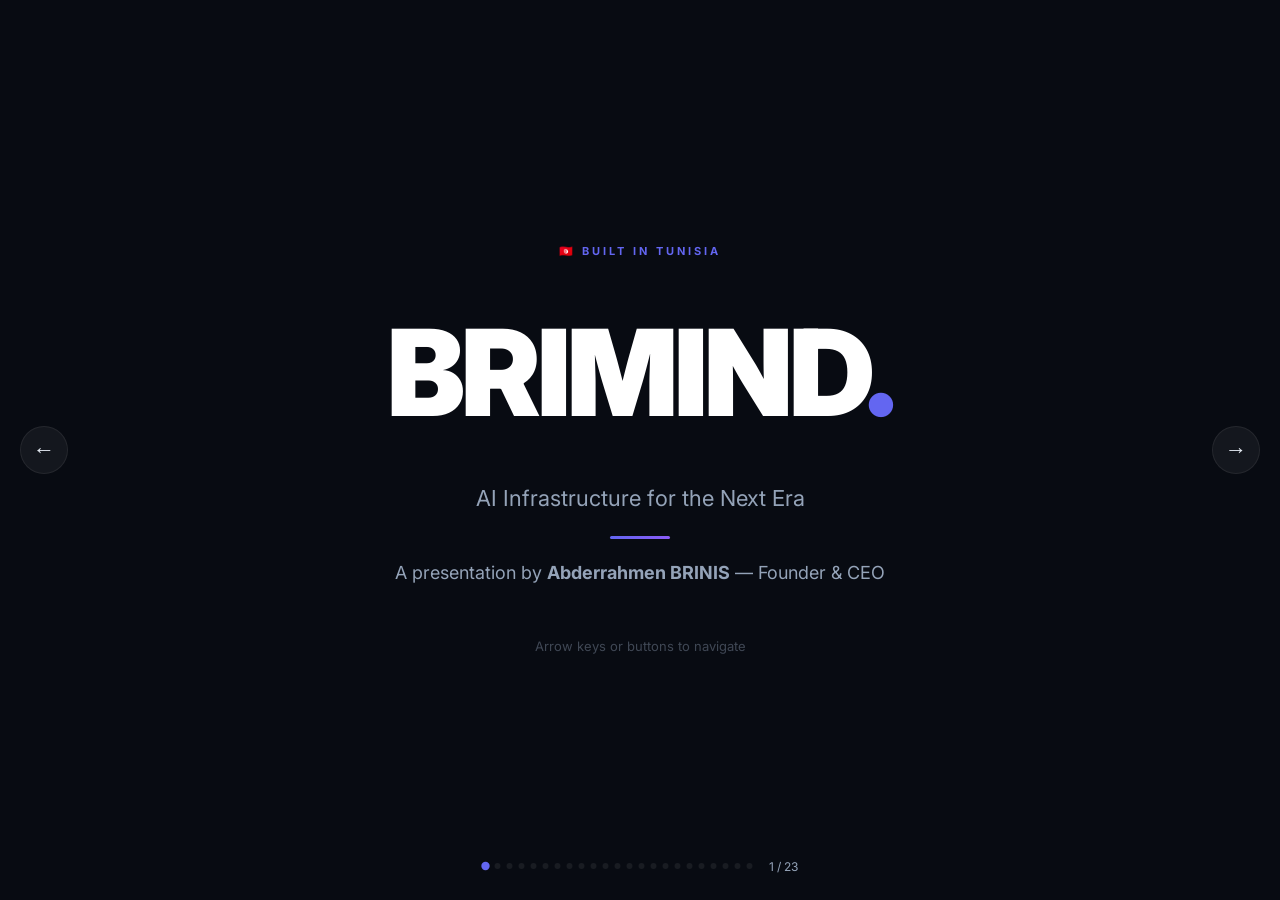
==== commit b9fe4df6: "Backup commit before archiving to SSD (2026-11-01) Co-Authored-By: Claude Sonnet 5.5 <noreply@anthro" ====
--- a/public/brimind/presentation.html
+++ b/public/brimind/presentation.html
@@ -40,7 +40,7 @@
       <div class="slide-quote">"I don't hire to build. I build to validate. Then hire when revenue demands it."</div>
     </div>
 
-    <!-- 3: COMPANY OVERVIEW -->
+    <!-- 3: COMPANY -->
     <div class="slide" data-slide="3">
       <div class="slide-eyebrow">THE COMPANY</div>
       <h2 class="slide-title">BRIMIND <span class="grad">AI SUARL</span></h2>
@@ -54,12 +54,12 @@
       </div>
     </div>
 
-    <!-- 4: STORY WORD -->
+    <!-- 4: STORY (big word) -->
     <div class="slide" data-slide="4">
       <div class="big-word">STORY</div>
     </div>
 
-    <!-- 5: PROBLEM WORD -->
+    <!-- 5: PROBLEM (big word) -->
     <div class="slide" data-slide="5">
       <div class="big-word" style="background:none;-webkit-text-fill-color:#f87171;color:#f87171;">PROBLEM</div>
     </div>
@@ -108,49 +108,8 @@
       </div>
     </div>
 
-    <!-- 9: THE INNOVATION -->
+    <!-- 9: SOLUTION -->
     <div class="slide" data-slide="9">
-      <div class="slide-eyebrow">THE INNOVATION</div>
-      <h2 class="slide-title">Why This Is <span class="grad">Actually New</span></h2>
-      <p class="slide-sub-sm">Nobody built the middleware layer. Everyone built the tools. We built the layer between you and all tools.</p>
-      <div class="innov-grid">
-        <div class="innov-item">
-          <div class="innov-icon">🧠</div>
-          <strong>Context as Infrastructure</strong>
-          <p>Like a database for your AI memory. Persists across sessions, models, team members. First time this exists outside a Big Tech product.</p>
-        </div>
-        <div class="innov-item">
-          <div class="innov-icon">🔀</div>
-          <strong>Model Agnostic by Design</strong>
-          <p>GPT, Claude, Llama, local models — same context, same interface. You own the intelligence. Not the tool vendor.</p>
-        </div>
-        <div class="innov-item">
-          <div class="innov-icon">🎨</div>
-          <strong>Vibe Coding — First for Non-Coders</strong>
-          <p>Every competitor targets developers. We target the 99% who can't code but need to build. Managers. Designers. Entrepreneurs. Nobody built this for them.</p>
-        </div>
-        <div class="innov-item">
-          <div class="innov-icon">💰</div>
-          <strong>Token Economics Flipped</strong>
-          <p>We don't sell tokens. We save them. Internal cost = $0 via Maestro. We charge users × 2x their consumption. 100% margin on the delta. This model doesn't exist anywhere.</p>
-        </div>
-      </div>
-    </div>
-
-    <!-- 10: STORY TIMELINE -->
-    <div class="slide" data-slide="10">
-      <div class="slide-eyebrow">THE STORY</div>
-      <h2 class="slide-title">I Saw the Problem <span class="grad">Before the Market Did</span></h2>
-      <div class="story-timeline">
-        <div class="st-item"><div class="st-dot early"></div><div class="st-content"><div class="st-label">1.5 Years Ago</div><div class="st-text">While using AI daily, I noticed what nobody talked about: <strong>every new session resets context.</strong> You re-explain everything. Tokens burn. Costs explode. I called it the Token Waste Problem.</div></div></div>
-        <div class="st-item"><div class="st-dot build"></div><div class="st-content"><div class="st-label">The Decision</div><div class="st-text">Instead of switching tools, I built the fix: <strong>Brimind AI Maestro</strong> — a middleware that keeps context alive, switches models freely, and makes AI work the way it always should have.</div></div></div>
-        <div class="st-item"><div class="st-dot validate"></div><div class="st-content"><div class="st-label">The Validation</div><div class="st-text">FM radios in Tunisia started covering the exact same AI pain points. <strong>The world caught up. We were 1.5 years ahead.</strong> The anomaly became the market.</div></div></div>
-        <div class="st-item"><div class="st-dot now"></div><div class="st-content"><div class="st-label">Today — May 2026</div><div class="st-text">Tech done. 1,450+ users. Multiple live products. <strong>Now: business development. Non-stop.</strong></div></div></div>
-      </div>
-    </div>
-
-    <!-- 11: THE SOLUTION -->
-    <div class="slide" data-slide="11">
       <div class="slide-eyebrow">THE SOLUTION</div>
       <h2 class="slide-title">Brimind AI <span class="grad">Maestro</span></h2>
       <p class="slide-sub-sm">The middleware layer the AI world was missing.</p>
@@ -167,26 +126,89 @@
         <div class="sol-stat"><span>1,450+</span><small>Active users</small></div>
       </div>
     </div>
-    <!-- 12: ALL PRODUCTS OVERVIEW -->
+
+    <!-- 10: INNOVATION -->
+    <div class="slide" data-slide="10">
+      <div class="slide-eyebrow">THE INNOVATION</div>
+      <h2 class="slide-title">Why This Is <span class="grad">Actually New</span></h2>
+      <p class="slide-sub-sm">Nobody built the middleware layer. Everyone built the tools. We built the layer between you and all tools.</p>
+      <div class="innov-grid">
+        <div class="innov-item"><div class="innov-icon">🧠</div><strong>Context as Infrastructure</strong><p>Like a database for your AI memory. Persists across sessions, models, team members. First time this exists outside a Big Tech product.</p></div>
+        <div class="innov-item"><div class="innov-icon">🔀</div><strong>Model Agnostic by Design</strong><p>GPT, Claude, Llama, local models — same context, same interface. You own the intelligence. Not the tool vendor.</p></div>
+        <div class="innov-item"><div class="innov-icon">🎨</div><strong>Vibe Coding — First for Non-Coders</strong><p>Every competitor targets developers. We target the 99% who can't code but need to build. Managers. Designers. Entrepreneurs. Nobody built this for them.</p></div>
+        <div class="innov-item"><div class="innov-icon">💰</div><strong>Token Economics Flipped</strong><p>We don't sell tokens. We save them. Internal cost = $0 via Maestro. We charge users × 2x consumption. 100% margin on the delta.</p></div>
+      </div>
+    </div>
+
+    <!-- 11: NUCLEAR ARCHITECTURE -->
+    <div class="slide" data-slide="11">
+      <div class="slide-eyebrow">NUCLEAR ARCHITECTURE</div>
+      <h2 class="slide-title">Maestro Generates <span class="grad">Everything We Build</span></h2>
+      <p class="slide-sub-sm">Every product we use internally = a cost we eliminated + a revenue stream we own.</p>
+      <div class="nuclear-center">
+        <div class="nc-core">⚙️<span>AI MAESTRO</span></div>
+        <div class="nc-arrow">↓ powers all of this</div>
+      </div>
+      <div class="nuclear-grid">
+        <div class="ng-item"><span class="ng-icon">🤖</span><div><strong>ai.brimind.pro</strong><p>AI front — 20+ models, Vibe Coding, subscriptions</p></div></div>
+        <div class="ng-item"><span class="ng-icon">📧</span><div><strong>Email Provider</strong><p>In-house sender — zero Mailchimp/Sendgrid fees</p></div></div>
+        <div class="ng-item"><span class="ng-icon">📝</span><div><strong>Blog Ecosystem</strong><p>Auto-publish every 12h · SEO · FR/AR/ES/EN · Powers TazMall too</p></div></div>
+        <div class="ng-item"><span class="ng-icon">🛒</span><div><strong>TazMall (tazmall.shop)</strong><p>SaaS e-commerce consuming blog AI provider of BRIMIND</p></div></div>
+        <div class="ng-item"><span class="ng-icon">💳</span><div><strong>pay.brimind.pro</strong><p>Payment gateway — Flouci sandbox · powers all BRIMIND products</p></div></div>
+        <div class="ng-item"><span class="ng-icon">🌐</span><div><strong>brimind.pro</strong><p>Landing page — our own marketing asset</p></div></div>
+        <div class="ng-item"><span class="ng-icon">₿</span><div><strong>crypto.brimind.pro</strong><p>Crypto deposit ecosystem — internal treasury tool</p></div></div>
+        <div class="ng-item ng-highlight"><span class="ng-icon">💡</span><div><strong>The principle</strong><p>Each tool we build = cost eliminated internally + potential revenue externally</p></div></div>
+      </div>
+    </div>
+
+    <!-- 12: DEMO (big word) -->
     <div class="slide" data-slide="12">
-      <div class="slide-eyebrow">PRODUCTS ECOSYSTEM</div>
-      <h2 class="slide-title">Everything <span class="grad">Maestro Powers</span></h2>
-      <p class="slide-sub-sm">One engine. Every product below was built with it — and can be sold externally.</p>
-      <div class="products-grid">
-        <div class="prod-item core"><span>🤖</span><div><strong>ai.brimind.pro</strong><p>AI Chat · 20+ models · Vibe Coding · 1,450+ users</p><span class="prod-tag">B2C SaaS</span></div></div>
-        <div class="prod-item"><span>🎨</span><div><strong>Vibe Coding</strong><p>Build without code — for managers, designers, entrepreneurs</p><span class="prod-tag">B2C Tool</span></div></div>
-        <div class="prod-item"><span>🌐</span><div><strong>services.brimind.pro</strong><p>Web agency — EU SME clients · 15x faster delivery</p><span class="prod-tag">B2B Services</span></div></div>
-        <div class="prod-item"><span>🛒</span><div><strong>tazmall.shop</strong><p>Multivendor e-commerce · rental system · tourism blog</p><span class="prod-tag">SaaS Platform</span></div></div>
-        <div class="prod-item"><span>💳</span><div><strong>pay.brimind.pro</strong><p>Centralized Flouci payment gateway for all BRIMIND products</p><span class="prod-tag">Fintech</span></div></div>
-        <div class="prod-item"><span>📝</span><div><strong>Blog Engine</strong><p>Auto-publish every 12h · FR/AR/ES/EN · IndexNow · Social share</p><span class="prod-tag">SEO Infrastructure</span></div></div>
-        <div class="prod-item"><span>📧</span><div><strong>Email Provider</strong><p>In-house sender — replaces Mailchimp/Sendgrid entirely</p><span class="prod-tag">Cost Elimination</span></div></div>
-        <div class="prod-item"><span>₿</span><div><strong>crypto.brimind.pro</strong><p>Crypto deposit ecosystem — internal treasury management</p><span class="prod-tag">Web3</span></div></div>
-        <div class="prod-item"><span>🏗️</span><div><strong>AI Maestro Launcher</strong><p>Desktop app · Vibe Coding engine · AutoPilot agent · Git panel</p><span class="prod-tag">Desktop Software</span></div></div>
-      </div>
-    </div>
-
-    <!-- 13: THE FEELING -->
+      <div class="big-word">DEMO</div>
+    </div>
+
+    <!-- 13: DEMONSTRATION -->
     <div class="slide" data-slide="13">
+      <div class="slide-eyebrow">LIVE DEMONSTRATION</div>
+      <h2 class="slide-title">See It. <span class="grad">Don't Just Hear It.</span></h2>
+      <div class="demo-grid">
+        <div class="demo-item">
+          <div class="demo-num">01</div>
+          <div class="demo-icon">🤖</div>
+          <h3>AI Chat</h3>
+          <p>Switch between 20+ models in one session. Context stays. Nothing resets. Show the problem disappearing in real time.</p>
+          <a href="https://ai.brimind.pro" target="_blank" class="demo-link">ai.brimind.pro →</a>
+        </div>
+        <div class="demo-item">
+          <div class="demo-num">02</div>
+          <div class="demo-icon">🎨</div>
+          <h3>Vibe Coding</h3>
+          <p>A non-coder builds a real page in 2 clicks. No terminal. No code. Show a manager doing what used to need a developer.</p>
+          <a href="https://ai.brimind.pro" target="_blank" class="demo-link">Try Vibe Coding →</a>
+        </div>
+        <div class="demo-item">
+          <div class="demo-num">03</div>
+          <div class="demo-icon">⚙️</div>
+          <h3>AI Maestro</h3>
+          <p>Load a project context. Switch model. Context persists. Show the 94% token saving. Show what 15x speed looks like live.</p>
+          <a href="https://ai.brimind.pro" target="_blank" class="demo-link">Open Maestro →</a>
+        </div>
+      </div>
+    </div>
+
+    <!-- 14: STORY TIMELINE -->
+    <div class="slide" data-slide="14">
+      <div class="slide-eyebrow">THE STORY</div>
+      <h2 class="slide-title">I Saw the Problem <span class="grad">Before the Market Did</span></h2>
+      <div class="story-timeline">
+        <div class="st-item"><div class="st-dot early"></div><div class="st-content"><div class="st-label">1.5 Years Ago</div><div class="st-text">While using AI daily, I noticed what nobody talked about: <strong>every new session resets context.</strong> You re-explain everything. Tokens burn. Costs explode. I called it the Token Waste Problem.</div></div></div>
+        <div class="st-item"><div class="st-dot build"></div><div class="st-content"><div class="st-label">The Decision</div><div class="st-text">Instead of switching tools, I built the fix: <strong>Brimind AI Maestro</strong> — a middleware that keeps context alive, switches models freely, and makes AI work the way it always should have.</div></div></div>
+        <div class="st-item"><div class="st-dot validate"></div><div class="st-content"><div class="st-label">The Validation</div><div class="st-text">FM radios in Tunisia started covering the exact same AI pain points. <strong>The world caught up. We were 1.5 years ahead.</strong> The anomaly became the market.</div></div></div>
+        <div class="st-item"><div class="st-dot now"></div><div class="st-content"><div class="st-label">Today — May 2026</div><div class="st-text">Tech done. 1,450+ users. Multiple live products. <strong>Now: business development. Non-stop.</strong></div></div></div>
+      </div>
+    </div>
+
+    <!-- 15: FEELING -->
+    <div class="slide" data-slide="15">
       <div class="slide-eyebrow">THE MOMENT</div>
       <h2 class="slide-title">When I Told People <span class="grad">About My Idea</span></h2>
       <div class="feeling-block">
@@ -209,43 +231,7 @@
       </div>
     </div>
 
-    <!-- 14: COMPETITORS -->
-    <div class="slide" data-slide="14">
-      <div class="slide-eyebrow">MARKET CONTEXT</div>
-      <h2 class="slide-title">Giants Prove the Market. <span class="grad">We Own the Gap.</span></h2>
-      <div class="comp-table">
-        <div class="comp-row comp-head"><span>Tool</span><span>Revenue 2026</span><span>Their Fatal Limit</span></div>
-        <div class="comp-row"><span>ChatGPT</span><span class="comp-rev">$20B ARR</span><span class="comp-limit">Context resets every session. No project memory.</span></div>
-        <div class="comp-row"><span>GitHub Copilot</span><span class="comp-rev">$7B market</span><span class="comp-limit">Reads 1 open file only. Devs only. No persistence.</span></div>
-        <div class="comp-row"><span>Cursor AI</span><span class="comp-rev">$2B ARR</span><span class="comp-limit">Tech experts only. No shared team context.</span></div>
-        <div class="comp-row"><span>Claude Code</span><span class="comp-rev">$2.5B ARR</span><span class="comp-limit">Terminal only. Zero access for non-coders.</span></div>
-        <div class="comp-row comp-ours"><span>🇹🇳 BRIMIND</span><span class="comp-rev cdt-green">Building now</span><span class="comp-limit" style="color:var(--green)">Persistent context · All models · Non-coders · SME pricing</span></div>
-      </div>
-      <div class="comp-note">A $30B+ market — and none of them solved context persistence, model portability, or non-coder access. That's our gap.</div>
-    </div>
-
-    <!-- 15: NUCLEAR ARCHITECTURE -->
-    <div class="slide" data-slide="15">
-      <div class="slide-eyebrow">NUCLEAR ARCHITECTURE</div>
-      <h2 class="slide-title">Maestro Generates <span class="grad">Everything We Build</span></h2>
-      <p class="slide-sub-sm">Every product we use internally = a cost we eliminated + a revenue stream we own.</p>
-      <div class="nuclear-center">
-        <div class="nc-core">⚙️<span>AI MAESTRO</span></div>
-        <div class="nc-arrow">↓ powers all of this</div>
-      </div>
-      <div class="nuclear-grid">
-        <div class="ng-item"><span class="ng-icon">🤖</span><div><strong>ai.brimind.pro</strong><p>AI front — 20+ models, Vibe Coding, subscriptions</p></div></div>
-        <div class="ng-item"><span class="ng-icon">📧</span><div><strong>Email Provider</strong><p>In-house sender — zero Mailchimp/Sendgrid fees</p></div></div>
-        <div class="ng-item"><span class="ng-icon">📝</span><div><strong>Blog Ecosystem</strong><p>Auto-publish every 12h · SEO · FR/AR/ES/EN · Powers TazMall too</p></div></div>
-        <div class="ng-item"><span class="ng-icon">🛒</span><div><strong>TazMall (tazmall.shop)</strong><p>SaaS e-commerce consuming blog AI provider of BRIMIND</p></div></div>
-        <div class="ng-item"><span class="ng-icon">💳</span><div><strong>pay.brimind.pro</strong><p>Payment gateway — Flouci sandbox · powers all BRIMIND products</p></div></div>
-        <div class="ng-item"><span class="ng-icon">🌐</span><div><strong>brimind.pro</strong><p>Landing page — our own marketing asset</p></div></div>
-        <div class="ng-item"><span class="ng-icon">₿</span><div><strong>crypto.brimind.pro</strong><p>Crypto deposit ecosystem — internal treasury tool</p></div></div>
-        <div class="ng-item ng-highlight"><span class="ng-icon">💡</span><div><strong>The principle</strong><p>Each tool we build = cost eliminated internally + potential revenue externally</p></div></div>
-      </div>
-    </div>
-
-    <!-- 16: CONCRETE MARKET TARGETS -->
+    <!-- 16: MARKET TARGETS -->
     <div class="slide" data-slide="16">
       <div class="slide-eyebrow">MARKETING — CONCRETE MARKETS</div>
       <h2 class="slide-title">When We Say <span class="grad">"Any Niche"</span> — We Mean These</h2>
@@ -259,47 +245,38 @@
         <div class="mt-row"><span>🛍️ Shopify</span><span>D2C brand owners</span><span>Theme / app customization</span><span>Shopify dev · AI product descriptions</span></div>
         <div class="mt-row"><span>🔗 Chain / Extern Plugins</span><span>Platforms needing integrations</span><span>Connect tools, automate workflows</span><span>Custom connectors · API bridges · SaaS add-ons</span></div>
       </div>
-      <div class="market-note">Every field gets its own ad. Its own message. 2 words max. Test → measure → scale only what converts.</div>
-    </div>
-
-    <!-- 17: BUSINESS MODEL -->
+      <div class="market-note">Every field gets its own ad. Its own message. Test → measure → scale only what converts.</div>
+    </div>
+
+    <!-- 17: COMPETITORS -->
     <div class="slide" data-slide="17">
+      <div class="slide-eyebrow">MARKET CONTEXT</div>
+      <h2 class="slide-title">Giants Prove the Market. <span class="grad">We Own the Gap.</span></h2>
+      <div class="comp-table">
+        <div class="comp-row comp-head"><span>Tool</span><span>Revenue 2026</span><span>Their Fatal Limit</span></div>
+        <div class="comp-row"><span>ChatGPT</span><span class="comp-rev">$20B ARR</span><span class="comp-limit">Context resets every session. No project memory.</span></div>
+        <div class="comp-row"><span>GitHub Copilot</span><span class="comp-rev">$7B market</span><span class="comp-limit">Reads 1 open file only. Devs only. No persistence.</span></div>
+        <div class="comp-row"><span>Cursor AI</span><span class="comp-rev">$2B ARR</span><span class="comp-limit">Tech experts only. No shared team context.</span></div>
+        <div class="comp-row"><span>Claude Code</span><span class="comp-rev">$2.5B ARR</span><span class="comp-limit">Terminal only. Zero access for non-coders.</span></div>
+        <div class="comp-row comp-ours"><span>🇹🇳 BRIMIND</span><span class="comp-rev cdt-green">Building now</span><span class="comp-limit" style="color:var(--green)">Persistent context · All models · Non-coders · SME pricing</span></div>
+      </div>
+      <div class="comp-note">A $30B+ market — none of them solved context persistence, model portability, or non-coder access. That's our gap.</div>
+    </div>
+
+    <!-- 18: BUSINESS MODEL -->
+    <div class="slide" data-slide="18">
       <div class="slide-eyebrow">BUSINESS MODEL</div>
       <h2 class="slide-title">4 Streams. <span class="grad">2 Active Now.</span></h2>
       <div class="streams-grid">
-        <div class="sg-item active">
-          <div class="sg-num">L3</div>
-          <div class="sg-badge active-badge">Active Now</div>
-          <h4>Legacy Web B2B</h4>
-          <p>AI-accelerated delivery for SMEs. 15x faster. Irresistible quality. Europe + MENA.</p>
-          <div class="sg-margin">~95% margin per project</div>
-        </div>
-        <div class="sg-item active">
-          <div class="sg-num">L2</div>
-          <div class="sg-badge active-badge">Active Now</div>
-          <h4>AI Platform + Vibe Coding</h4>
-          <p>ai.brimind.pro — 20+ models + Vibe Coding. Recurring. Like internet subscription.</p>
-          <div class="sg-margin">~93–97% margin per subscriber</div>
-        </div>
-        <div class="sg-item future">
-          <div class="sg-num">L1</div>
-          <div class="sg-badge future-badge">Year 2–3</div>
-          <h4>AI Maestro for Organisations</h4>
-          <p>SaaS licence per worker. Market maturing fast — pain becoming undeniable.</p>
-          <div class="sg-margin">High LTV · B2B recurring</div>
-        </div>
-        <div class="sg-item future">
-          <div class="sg-num">L4</div>
-          <div class="sg-badge future-badge">Parallel</div>
-          <h4>Digital Goods & Plugins</h4>
-          <p>Unity Asset Store, templates, marketplaces. Built once. Sold forever.</p>
-          <div class="sg-margin">100% passive after publish</div>
-        </div>
-      </div>
-    </div>
-
-    <!-- 18: UNIT ECONOMICS -->
-    <div class="slide" data-slide="18">
+        <div class="sg-item active"><div class="sg-num">L3</div><div class="sg-badge active-badge">Active Now</div><h4>Legacy Web B2B</h4><p>AI-accelerated delivery for SMEs. 15x faster. Irresistible quality. Europe + MENA.</p><div class="sg-margin">~95% margin per project</div></div>
+        <div class="sg-item active"><div class="sg-num">L2</div><div class="sg-badge active-badge">Active Now</div><h4>AI Platform + Vibe Coding</h4><p>ai.brimind.pro — 20+ models + Vibe Coding. Recurring. Like internet subscription.</p><div class="sg-margin">~93–97% margin per subscriber</div></div>
+        <div class="sg-item future"><div class="sg-num">L1</div><div class="sg-badge future-badge">Year 2–3</div><h4>AI Maestro for Organisations</h4><p>SaaS licence per worker. Market maturing fast — pain becoming undeniable.</p><div class="sg-margin">High LTV · B2B recurring</div></div>
+        <div class="sg-item future"><div class="sg-num">L4</div><div class="sg-badge future-badge">Parallel</div><h4>Digital Goods & Plugins</h4><p>Unity Asset Store, templates, marketplaces. Built once. Sold forever.</p><div class="sg-margin">100% passive after publish</div></div>
+      </div>
+    </div>
+
+    <!-- 19: UNIT ECONOMICS -->
+    <div class="slide" data-slide="19">
       <div class="slide-eyebrow">UNIT ECONOMICS</div>
       <h2 class="slide-title">What <span class="grad">$1 Invested</span> Returns</h2>
       <div class="ue-table">
@@ -311,20 +288,6 @@
         <div class="ue-row"><span>Free user via SEO / referral</span><span class="cdt-red">$0</span><span>3% convert to paid</span><span class="cdt-green">Compounding asset</span></div>
       </div>
       <div class="ue-note">Fixed infra: ~$50/mo regardless of user count. One B2B project covers 2 full years of burn rate.</div>
-    </div>
-
-    <!-- 19: PASSIVE SYSTEMS -->
-    <div class="slide" data-slide="19">
-      <div class="slide-eyebrow">PASSIVE SYSTEMS</div>
-      <h2 class="slide-title">Built Once. <span class="grad">Fruits Forever.</span></h2>
-      <div class="passive-grid">
-        <div class="pg-item"><span class="pg-icon">🔍</span><div><strong>SEO Blog</strong><p>Auto-publishes every 12h in 4 languages. Google ranking. Free users while we sleep.</p></div></div>
-        <div class="pg-item"><span class="pg-icon">👥</span><div><strong>Referral Program</strong><p>$3–5 acquisition cost vs $15–60 recurring. Users bring users.</p></div></div>
-        <div class="pg-item"><span class="pg-icon">🎓</span><div><strong>Academic Partners</strong><p>ISG, ISSATso, ISLAIB. Students → users → paying clients.</p></div></div>
-        <div class="pg-item"><span class="pg-icon">📲</span><div><strong>Auto Social Sharing</strong><p>Every post goes to Facebook + LinkedIn automatically. Zero ad spend.</p></div></div>
-        <div class="pg-item"><span class="pg-icon">📧</span><div><strong>Cold Email Machine</strong><p>In-house tool. EU SME targets. 2–5% reply rate. $0/send.</p></div></div>
-        <div class="pg-item"><span class="pg-icon">🌱</span><div><strong>The Philosophy</strong><p>Yesterday invested = tomorrow's passive fruits. Every system compounds.</p></div></div>
-      </div>
     </div>
 
     <!-- 20: STATUS -->
@@ -371,8 +334,23 @@
       </div>
       <div class="inv-burn">Current monthly burn: <strong>~$50/mo</strong> · One B2B project covers <strong>2 full years</strong> of burn rate</div>
     </div>
-    <!-- 22: CLOSING -->
+
+    <!-- 22: PASSIVE SYSTEMS -->
     <div class="slide" data-slide="22">
+      <div class="slide-eyebrow">PASSIVE SYSTEMS</div>
+      <h2 class="slide-title">Built Once. <span class="grad">Fruits Forever.</span></h2>
+      <div class="passive-grid">
+        <div class="pg-item"><span class="pg-icon">🔍</span><div><strong>SEO Blog</strong><p>Auto-publishes every 12h in 4 languages. Google ranking. Free users while we sleep.</p></div></div>
+        <div class="pg-item"><span class="pg-icon">👥</span><div><strong>Referral Program</strong><p>$3–5 acquisition cost vs $15–60 recurring. Users bring users.</p></div></div>
+        <div class="pg-item"><span class="pg-icon">🎓</span><div><strong>Academic Partners</strong><p>ISG, ISSATso, ISLAIB. Students → users → paying clients.</p></div></div>
+        <div class="pg-item"><span class="pg-icon">📲</span><div><strong>Auto Social Sharing</strong><p>Every post goes to Facebook + LinkedIn automatically. Zero ad spend.</p></div></div>
+        <div class="pg-item"><span class="pg-icon">📧</span><div><strong>Cold Email Machine</strong><p>In-house tool. EU SME targets. 2–5% reply rate. $0/send.</p></div></div>
+        <div class="pg-item"><span class="pg-icon">🌱</span><div><strong>The Philosophy</strong><p>Yesterday invested = tomorrow's passive fruits. Every system compounds.</p></div></div>
+      </div>
+    </div>
+
+    <!-- 23: CLOSING -->
+    <div class="slide" data-slide="23">
       <div class="slide-eyebrow">THE VISION</div>
       <h2 class="slide-title">Tomorrow Is Always <span class="grad">Better.</span></h2>
       <p class="slide-sub">Because yesterday was invested in the long term.</p>
@@ -397,7 +375,7 @@
   <button class="pres-nav next" id="nextBtn">&#8594;</button>
   <div class="pres-progress">
     <div class="pp-dots" id="ppDots"></div>
-    <div class="pp-counter" id="ppCounter">1 / 24</div>
+    <div class="pp-counter" id="ppCounter">1 / 23</div>
   </div>
 
   <script src="presentation.js"></script>
